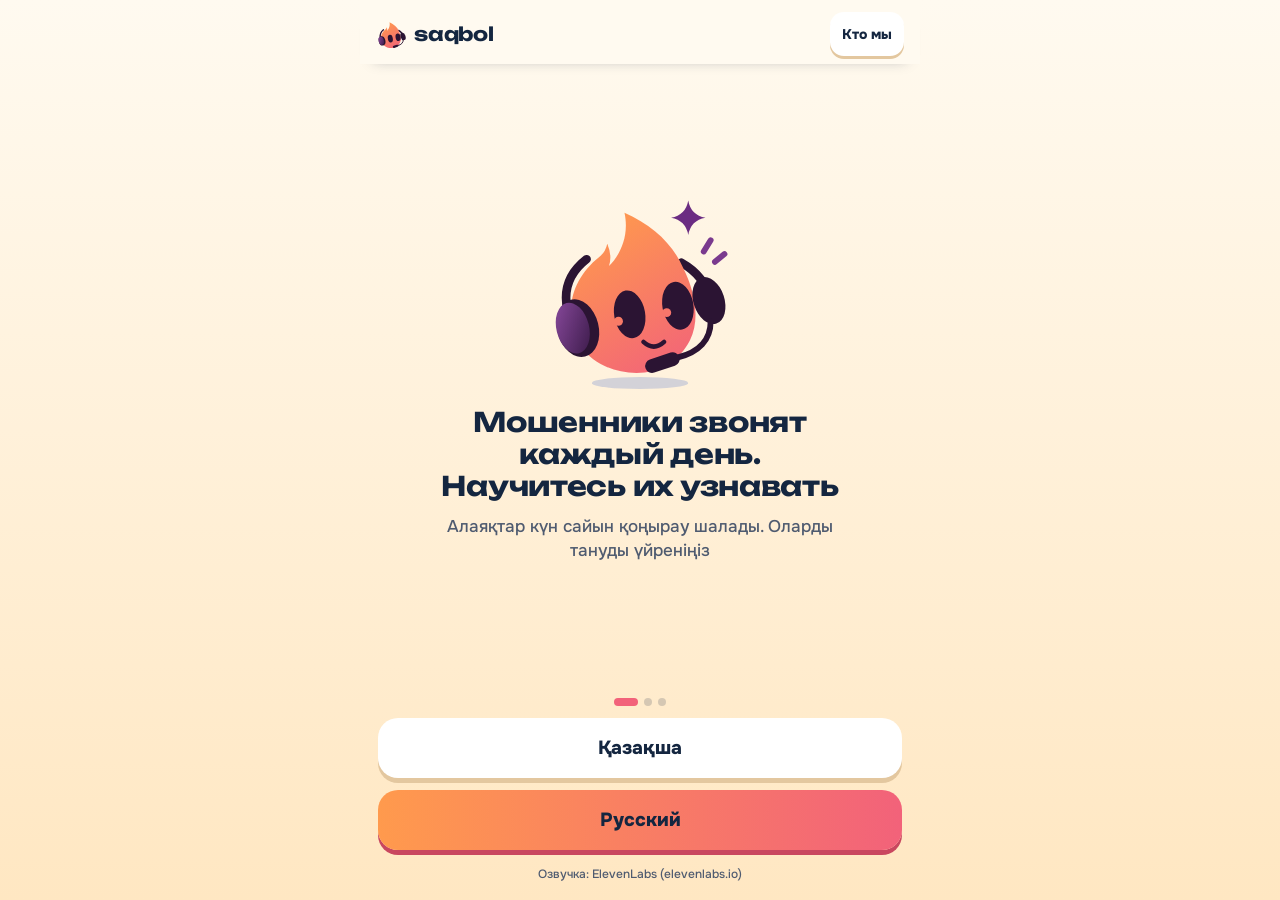
==== index.html @ 3643256d "Квиз 2026-11-23: новый дизайн, 5 сложных сценариев для всех, страницы «Как не попасться» и «О нас» С" ====
<!doctype html>
<html lang="ru">
  <head>
    <meta charset="utf-8" />
    <meta name="viewport" content="width=device-width, initial-scale=1, viewport-fit=cover" />
    <title>Saqbol — Скам или нет?</title>
    <meta name="description" content="5 ситуаций, 4–6 минут, анонимно. Сможете ли вы распознать мошенника? · 5 жағдай, 4–6 минут, жасырын." />
    <meta name="theme-color" content="#FFFAF0" />
    <meta name="color-scheme" content="light" />
    <meta property="og:type" content="website" />
    <meta property="og:title" content="Saqbol — Скам или нет? · Алаяқтық па, жоқ па?" />
    <meta property="og:description" content="5 ситуаций из жизни: звонки, SMS и переписки. Мошенник или нет? Проверьте себя за 5 минут." />
    <meta property="og:image" content="https://abeako.github.io/saqbol-quiz/og.jpg" />
    <meta property="og:image:width" content="1200" />
    <meta property="og:image:height" content="630" />
    <meta name="twitter:card" content="summary_large_image" />
    <link rel="icon" type="image/png" href="./favicon.png" />
    <link rel="apple-touch-icon" href="./icon.png" />
    <style>html,body{background:#fff3df;margin:0}</style>
    <script type="module" crossorigin src="./assets/index-BBSPc2Zs.js"></script>
    <link rel="stylesheet" crossorigin href="./assets/index-yyu6G01D.css">
  </head>
  <body>
    <div id="root"></div>
    <noscript>Включите JavaScript, чтобы пройти квиз. · Квизді өту үшін JavaScript қосыңыз.</noscript>
  </body>
</html>
---- assets/index-yyu6G01D.css ----
@font-face{font-family:Unbounded;font-style:normal;font-display:swap;font-weight:600;src:url(./unbounded-cyrillic-ext-600-normal-DtnEkFtx.woff2)format("woff2"),url(./unbounded-cyrillic-ext-600-normal-BY1ZbQNl.woff)format("woff");unicode-range:U+460-52F,U+1C80-1C8A,U+20B4,U+2DE0-2DFF,U+A640-A69F,U+FE2E-FE2F}@font-face{font-family:Unbounded;font-style:normal;font-display:swap;font-weight:600;src:url(./unbounded-cyrillic-600-normal-DW6uzIMB.woff2)format("woff2"),url(./unbounded-cyrillic-600-normal-B-s5c2Kn.woff)format("woff");unicode-range:U+301,U+400-45F,U+490-491,U+4B0-4B1,U+2116}@font-face{font-family:Unbounded;font-style:normal;font-display:swap;font-weight:600;src:url(./unbounded-vietnamese-600-normal-Cx2bTSHN.woff2)format("woff2"),url(./unbounded-vietnamese-600-normal-BzfrgZ_C.woff)format("woff");unicode-range:U+102-103,U+110-111,U+128-129,U+168-169,U+1A0-1A1,U+1AF-1B0,U+300-301,U+303-304,U+308-309,U+323,U+329,U+1EA0-1EF9,U+20AB}@font-face{font-family:Unbounded;font-style:normal;font-display:swap;font-weight:600;src:url(./unbounded-latin-ext-600-normal-0iZLtTDV.woff2)format("woff2"),url(./unbounded-latin-ext-600-normal-ClMPf-bu.woff)format("woff");unicode-range:U+100-2BA,U+2BD-2C5,U+2C7-2CC,U+2CE-2D7,U+2DD-2FF,U+304,U+308,U+329,U+1D00-1DBF,U+1E00-1E9F,U+1EF2-1EFF,U+2020,U+20A0-20AB,U+20AD-20C0,U+2113,U+2C60-2C7F,U+A720-A7FF}@font-face{font-family:Unbounded;font-style:normal;font-display:swap;font-weight:600;src:url(./unbounded-latin-600-normal-oRSANpZr.woff2)format("woff2"),url(./unbounded-latin-600-normal-BPdB_PEv.woff)format("woff");unicode-range:U+??,U+131,U+152-153,U+2BB-2BC,U+2C6,U+2DA,U+2DC,U+304,U+308,U+329,U+2000-206F,U+20AC,U+2122,U+2191,U+2193,U+2212,U+2215,U+FEFF,U+FFFD}@font-face{font-family:Unbounded;font-style:normal;font-display:swap;font-weight:700;src:url(./unbounded-cyrillic-ext-700-normal-ql9ya6Gs.woff2)format("woff2"),url(./unbounded-cyrillic-ext-700-normal-DbbkyFGP.woff)format("woff");unicode-range:U+460-52F,U+1C80-1C8A,U+20B4,U+2DE0-2DFF,U+A640-A69F,U+FE2E-FE2F}@font-face{font-family:Unbounded;font-style:normal;font-display:swap;font-weight:700;src:url(./unbounded-cyrillic-700-normal-BnWDpkfm.woff2)format("woff2"),url(./unbounded-cyrillic-700-normal-BKv7sql3.woff)format("woff");unicode-range:U+301,U+400-45F,U+490-491,U+4B0-4B1,U+2116}@font-face{font-family:Unbounded;font-style:normal;font-display:swap;font-weight:700;src:url(./unbounded-vietnamese-700-normal-CjKRcRIV.woff2)format("woff2"),url(./unbounded-vietnamese-700-normal-Bvu7IMCd.woff)format("woff");unicode-range:U+102-103,U+110-111,U+128-129,U+168-169,U+1A0-1A1,U+1AF-1B0,U+300-301,U+303-304,U+308-309,U+323,U+329,U+1EA0-1EF9,U+20AB}@font-face{font-family:Unbounded;font-style:normal;font-display:swap;font-weight:700;src:url(./unbounded-latin-ext-700-normal-BLzWLLjG.woff2)format("woff2"),url(./unbounded-latin-ext-700-normal-C5zWdd_U.woff)format("woff");unicode-range:U+100-2BA,U+2BD-2C5,U+2C7-2CC,U+2CE-2D7,U+2DD-2FF,U+304,U+308,U+329,U+1D00-1DBF,U+1E00-1E9F,U+1EF2-1EFF,U+2020,U+20A0-20AB,U+20AD-20C0,U+2113,U+2C60-2C7F,U+A720-A7FF}@font-face{font-family:Unbounded;font-style:normal;font-display:swap;font-weight:700;src:url(./unbounded-latin-700-normal-CaoNriVp.woff2)format("woff2"),url(./unbounded-latin-700-normal-CZtriu5h.woff)format("woff");unicode-range:U+??,U+131,U+152-153,U+2BB-2BC,U+2C6,U+2DA,U+2DC,U+304,U+308,U+329,U+2000-206F,U+20AC,U+2122,U+2191,U+2193,U+2212,U+2215,U+FEFF,U+FFFD}@font-face{font-family:Onest;font-style:normal;font-display:swap;font-weight:500;src:url(./onest-cyrillic-ext-500-normal-BRptT_Q-.woff2)format("woff2"),url(./onest-cyrillic-ext-500-normal-C2Nf5dsb.woff)format("woff");unicode-range:U+460-52F,U+1C80-1C8A,U+20B4,U+2DE0-2DFF,U+A640-A69F,U+FE2E-FE2F}@font-face{font-family:Onest;font-style:normal;font-display:swap;font-weight:500;src:url(./onest-cyrillic-500-normal-CJRUgmys.woff2)format("woff2"),url(./onest-cyrillic-500-normal-BMFE-GJD.woff)format("woff");unicode-range:U+301,U+400-45F,U+490-491,U+4B0-4B1,U+2116}@font-face{font-family:Onest;font-style:normal;font-display:swap;font-weight:500;src:url(./onest-math-500-normal-BAEyco5m.woff2)format("woff2"),url(./onest-math-500-normal-CFbo1AvL.woff)format("woff");unicode-range:U+302-303,U+305,U+307-308,U+310,U+312,U+315,U+31A,U+326-327,U+32C,U+32F-330,U+332-333,U+338,U+33A,U+346,U+34D,U+391-3A1,U+3A3-3A9,U+3B1-3C9,U+3D1,U+3D5-3D6,U+3F0-3F1,U+3F4-3F5,U+2016-2017,U+2034-2038,U+203C,U+2040,U+2043,U+2047,U+2050,U+2057,U+205F,U+2070-2071,U+2074-208E,U+2090-209C,U+20D0-20DC,U+20E1,U+20E5-20EF,U+2100-2112,U+2114-2115,U+2117-2121,U+2123-214F,U+2190,U+2192,U+2194-21AE,U+21B0-21E5,U+21F1-21F2,U+21F4-2211,U+2213-2214,U+2216-22FF,U+2308-230B,U+2310,U+2319,U+231C-2321,U+2336-237A,U+237C,U+2395,U+239B-23B7,U+23D0,U+23DC-23E1,U+2474-2475,U+25AF,U+25B3,U+25B7,U+25BD,U+25C1,U+25CA,U+25CC,U+25FB,U+266D-266F,U+27C0-27FF,U+2900-2AFF,U+2B0E-2B11,U+2B30-2B4C,U+2BFE,U+3030,U+FF5B,U+FF5D,U+1D400-1D7FF,U+1EE??}@font-face{font-family:Onest;font-style:normal;font-display:swap;font-weight:500;src:url(./onest-symbols-500-normal-x8bjkRDT.woff2)format("woff2"),url(./onest-symbols-500-normal-BnHuuehd.woff)format("woff");unicode-range:U+1-C,U+E-1F,U+7F-9F,U+20DD-20E0,U+20E2-20E4,U+2150-218F,U+2190,U+2192,U+2194-2199,U+21AF,U+21E6-21F0,U+21F3,U+2218-2219,U+2299,U+22C4-22C6,U+2300-243F,U+2440-244A,U+2460-24FF,U+25A0-27BF,U+28??,U+2921-2922,U+2981,U+29BF,U+29EB,U+2B??,U+4DC0-4DFF,U+FFF9-FFFB,U+10140-1018E,U+10190-1019C,U+101A0,U+101D0-101FD,U+102E0-102FB,U+10E60-10E7E,U+1D2C0-1D2D3,U+1D2E0-1D37F,U+1F0??,U+1F100-1F1AD,U+1F1E6-1F1FF,U+1F30D-1F30F,U+1F315,U+1F31C,U+1F31E,U+1F320-1F32C,U+1F336,U+1F378,U+1F37D,U+1F382,U+1F393-1F39F,U+1F3A7-1F3A8,U+1F3AC-1F3AF,U+1F3C2,U+1F3C4-1F3C6,U+1F3CA-1F3CE,U+1F3D4-1F3E0,U+1F3ED,U+1F3F1-1F3F3,U+1F3F5-1F3F7,U+1F408,U+1F415,U+1F41F,U+1F426,U+1F43F,U+1F441-1F442,U+1F444,U+1F446-1F449,U+1F44C-1F44E,U+1F453,U+1F46A,U+1F47D,U+1F4A3,U+1F4B0,U+1F4B3,U+1F4B9,U+1F4BB,U+1F4BF,U+1F4C8-1F4CB,U+1F4D6,U+1F4DA,U+1F4DF,U+1F4E3-1F4E6,U+1F4EA-1F4ED,U+1F4F7,U+1F4F9-1F4FB,U+1F4FD-1F4FE,U+1F503,U+1F507-1F50B,U+1F50D,U+1F512-1F513,U+1F53E-1F54A,U+1F54F-1F5FA,U+1F610,U+1F650-1F67F,U+1F687,U+1F68D,U+1F691,U+1F694,U+1F698,U+1F6AD,U+1F6B2,U+1F6B9-1F6BA,U+1F6BC,U+1F6C6-1F6CF,U+1F6D3-1F6D7,U+1F6E0-1F6EA,U+1F6F0-1F6F3,U+1F6F7-1F6FC,U+1F7??,U+1F800-1F80B,U+1F810-1F847,U+1F850-1F859,U+1F860-1F887,U+1F890-1F8AD,U+1F8B0-1F8BB,U+1F8C0-1F8C1,U+1F900-1F90B,U+1F93B,U+1F946,U+1F984,U+1F996,U+1F9E9,U+1FA00-1FA6F,U+1FA70-1FA7C,U+1FA80-1FA89,U+1FA8F-1FAC6,U+1FACE-1FADC,U+1FADF-1FAE9,U+1FAF0-1FAF8,U+1FB??}@font-face{font-family:Onest;font-style:normal;font-display:swap;font-weight:500;src:url(./onest-vietnamese-500-normal-CYcoD-Qw.woff2)format("woff2"),url(./onest-vietnamese-500-normal-B-ujVS1X.woff)format("woff");unicode-range:U+102-103,U+110-111,U+128-129,U+168-169,U+1A0-1A1,U+1AF-1B0,U+300-301,U+303-304,U+308-309,U+323,U+329,U+1EA0-1EF9,U+20AB}@font-face{font-family:Onest;font-style:normal;font-display:swap;font-weight:500;src:url(./onest-latin-ext-500-normal-BOsNMgOh.woff2)format("woff2"),url(./onest-latin-ext-500-normal-BG_GNqt_.woff)format("woff");unicode-range:U+100-2BA,U+2BD-2C5,U+2C7-2CC,U+2CE-2D7,U+2DD-2FF,U+304,U+308,U+329,U+1D00-1DBF,U+1E00-1E9F,U+1EF2-1EFF,U+2020,U+20A0-20AB,U+20AD-20C0,U+2113,U+2C60-2C7F,U+A720-A7FF}@font-face{font-family:Onest;font-style:normal;font-display:swap;font-weight:500;src:url(./onest-latin-500-normal-2-RsuwM3.woff2)format("woff2"),url(./onest-latin-500-normal-CVP923du.woff)format("woff");unicode-range:U+??,U+131,U+152-153,U+2BB-2BC,U+2C6,U+2DA,U+2DC,U+304,U+308,U+329,U+2000-206F,U+20AC,U+2122,U+2191,U+2193,U+2212,U+2215,U+FEFF,U+FFFD}@font-face{font-family:Onest;font-style:normal;font-display:swap;font-weight:600;src:url(./onest-cyrillic-ext-600-normal-akDnvndp.woff2)format("woff2"),url(./onest-cyrillic-ext-600-normal-DARnoHZf.woff)format("woff");unicode-range:U+460-52F,U+1C80-1C8A,U+20B4,U+2DE0-2DFF,U+A640-A69F,U+FE2E-FE2F}@font-face{font-family:Onest;font-style:normal;font-display:swap;font-weight:600;src:url(./onest-cyrillic-600-normal-BZYKVyuq.woff2)format("woff2"),url(./onest-cyrillic-600-normal-DXk93W_-.woff)format("woff");unicode-range:U+301,U+400-45F,U+490-491,U+4B0-4B1,U+2116}@font-face{font-family:Onest;font-style:normal;font-display:swap;font-weight:600;src:url(./onest-math-600-normal-DtDLLcx3.woff2)format("woff2"),url(./onest-math-600-normal-Cg9O0yw7.woff)format("woff");unicode-range:U+302-303,U+305,U+307-308,U+310,U+312,U+315,U+31A,U+326-327,U+32C,U+32F-330,U+332-333,U+338,U+33A,U+346,U+34D,U+391-3A1,U+3A3-3A9,U+3B1-3C9,U+3D1,U+3D5-3D6,U+3F0-3F1,U+3F4-3F5,U+2016-2017,U+2034-2038,U+203C,U+2040,U+2043,U+2047,U+2050,U+2057,U+205F,U+2070-2071,U+2074-208E,U+2090-209C,U+20D0-20DC,U+20E1,U+20E5-20EF,U+2100-2112,U+2114-2115,U+2117-2121,U+2123-214F,U+2190,U+2192,U+2194-21AE,U+21B0-21E5,U+21F1-21F2,U+21F4-2211,U+2213-2214,U+2216-22FF,U+2308-230B,U+2310,U+2319,U+231C-2321,U+2336-237A,U+237C,U+2395,U+239B-23B7,U+23D0,U+23DC-23E1,U+2474-2475,U+25AF,U+25B3,U+25B7,U+25BD,U+25C1,U+25CA,U+25CC,U+25FB,U+266D-266F,U+27C0-27FF,U+2900-2AFF,U+2B0E-2B11,U+2B30-2B4C,U+2BFE,U+3030,U+FF5B,U+FF5D,U+1D400-1D7FF,U+1EE??}@font-face{font-family:Onest;font-style:normal;font-display:swap;font-weight:600;src:url(./onest-symbols-600-normal-xTLJvtuG.woff2)format("woff2"),url(./onest-symbols-600-normal-DbXpb-tr.woff)format("woff");unicode-range:U+1-C,U+E-1F,U+7F-9F,U+20DD-20E0,U+20E2-20E4,U+2150-218F,U+2190,U+2192,U+2194-2199,U+21AF,U+21E6-21F0,U+21F3,U+2218-2219,U+2299,U+22C4-22C6,U+2300-243F,U+2440-244A,U+2460-24FF,U+25A0-27BF,U+28??,U+2921-2922,U+2981,U+29BF,U+29EB,U+2B??,U+4DC0-4DFF,U+FFF9-FFFB,U+10140-1018E,U+10190-1019C,U+101A0,U+101D0-101FD,U+102E0-102FB,U+10E60-10E7E,U+1D2C0-1D2D3,U+1D2E0-1D37F,U+1F0??,U+1F100-1F1AD,U+1F1E6-1F1FF,U+1F30D-1F30F,U+1F315,U+1F31C,U+1F31E,U+1F320-1F32C,U+1F336,U+1F378,U+1F37D,U+1F382,U+1F393-1F39F,U+1F3A7-1F3A8,U+1F3AC-1F3AF,U+1F3C2,U+1F3C4-1F3C6,U+1F3CA-1F3CE,U+1F3D4-1F3E0,U+1F3ED,U+1F3F1-1F3F3,U+1F3F5-1F3F7,U+1F408,U+1F415,U+1F41F,U+1F426,U+1F43F,U+1F441-1F442,U+1F444,U+1F446-1F449,U+1F44C-1F44E,U+1F453,U+1F46A,U+1F47D,U+1F4A3,U+1F4B0,U+1F4B3,U+1F4B9,U+1F4BB,U+1F4BF,U+1F4C8-1F4CB,U+1F4D6,U+1F4DA,U+1F4DF,U+1F4E3-1F4E6,U+1F4EA-1F4ED,U+1F4F7,U+1F4F9-1F4FB,U+1F4FD-1F4FE,U+1F503,U+1F507-1F50B,U+1F50D,U+1F512-1F513,U+1F53E-1F54A,U+1F54F-1F5FA,U+1F610,U+1F650-1F67F,U+1F687,U+1F68D,U+1F691,U+1F694,U+1F698,U+1F6AD,U+1F6B2,U+1F6B9-1F6BA,U+1F6BC,U+1F6C6-1F6CF,U+1F6D3-1F6D7,U+1F6E0-1F6EA,U+1F6F0-1F6F3,U+1F6F7-1F6FC,U+1F7??,U+1F800-1F80B,U+1F810-1F847,U+1F850-1F859,U+1F860-1F887,U+1F890-1F8AD,U+1F8B0-1F8BB,U+1F8C0-1F8C1,U+1F900-1F90B,U+1F93B,U+1F946,U+1F984,U+1F996,U+1F9E9,U+1FA00-1FA6F,U+1FA70-1FA7C,U+1FA80-1FA89,U+1FA8F-1FAC6,U+1FACE-1FADC,U+1FADF-1FAE9,U+1FAF0-1FAF8,U+1FB??}@font-face{font-family:Onest;font-style:normal;font-display:swap;font-weight:600;src:url(./onest-vietnamese-600-normal-BB-MkYnX.woff2)format("woff2"),url(./onest-vietnamese-600-normal-Banm7-ne.woff)format("woff");unicode-range:U+102-103,U+110-111,U+128-129,U+168-169,U+1A0-1A1,U+1AF-1B0,U+300-301,U+303-304,U+308-309,U+323,U+329,U+1EA0-1EF9,U+20AB}@font-face{font-family:Onest;font-style:normal;font-display:swap;font-weight:600;src:url(./onest-latin-ext-600-normal-DJ0mJiNR.woff2)format("woff2"),url(./onest-latin-ext-600-normal-HzGxiJ8N.woff)format("woff");unicode-range:U+100-2BA,U+2BD-2C5,U+2C7-2CC,U+2CE-2D7,U+2DD-2FF,U+304,U+308,U+329,U+1D00-1DBF,U+1E00-1E9F,U+1EF2-1EFF,U+2020,U+20A0-20AB,U+20AD-20C0,U+2113,U+2C60-2C7F,U+A720-A7FF}@font-face{font-family:Onest;font-style:normal;font-display:swap;font-weight:600;src:url(./onest-latin-600-normal-DM19Lk_j.woff2)format("woff2"),url(./onest-latin-600-normal-D88KJsY0.woff)format("woff");unicode-range:U+??,U+131,U+152-153,U+2BB-2BC,U+2C6,U+2DA,U+2DC,U+304,U+308,U+329,U+2000-206F,U+20AC,U+2122,U+2191,U+2193,U+2212,U+2215,U+FEFF,U+FFFD}@font-face{font-family:Onest;font-style:normal;font-display:swap;font-weight:700;src:url(./onest-cyrillic-ext-700-normal-Bv9yQbv6.woff2)format("woff2"),url(./onest-cyrillic-ext-700-normal-VHhFdOv4.woff)format("woff");unicode-range:U+460-52F,U+1C80-1C8A,U+20B4,U+2DE0-2DFF,U+A640-A69F,U+FE2E-FE2F}@font-face{font-family:Onest;font-style:normal;font-display:swap;font-weight:700;src:url(./onest-cyrillic-700-normal-3rOSeAdn.woff2)format("woff2"),url(./onest-cyrillic-700-normal-BYHfPO1G.woff)format("woff");unicode-range:U+301,U+400-45F,U+490-491,U+4B0-4B1,U+2116}@font-face{font-family:Onest;font-style:normal;font-display:swap;font-weight:700;src:url(./onest-math-700-normal-8BLSvV4n.woff2)format("woff2"),url(./onest-math-700-normal-DV7Jn8rc.woff)format("woff");unicode-range:U+302-303,U+305,U+307-308,U+310,U+312,U+315,U+31A,U+326-327,U+32C,U+32F-330,U+332-333,U+338,U+33A,U+346,U+34D,U+391-3A1,U+3A3-3A9,U+3B1-3C9,U+3D1,U+3D5-3D6,U+3F0-3F1,U+3F4-3F5,U+2016-2017,U+2034-2038,U+203C,U+2040,U+2043,U+2047,U+2050,U+2057,U+205F,U+2070-2071,U+2074-208E,U+2090-209C,U+20D0-20DC,U+20E1,U+20E5-20EF,U+2100-2112,U+2114-2115,U+2117-2121,U+2123-214F,U+2190,U+2192,U+2194-21AE,U+21B0-21E5,U+21F1-21F2,U+21F4-2211,U+2213-2214,U+2216-22FF,U+2308-230B,U+2310,U+2319,U+231C-2321,U+2336-237A,U+237C,U+2395,U+239B-23B7,U+23D0,U+23DC-23E1,U+2474-2475,U+25AF,U+25B3,U+25B7,U+25BD,U+25C1,U+25CA,U+25CC,U+25FB,U+266D-266F,U+27C0-27FF,U+2900-2AFF,U+2B0E-2B11,U+2B30-2B4C,U+2BFE,U+3030,U+FF5B,U+FF5D,U+1D400-1D7FF,U+1EE??}@font-face{font-family:Onest;font-style:normal;font-display:swap;font-weight:700;src:url(./onest-symbols-700-normal-C_KQTiD_.woff2)format("woff2"),url(./onest-symbols-700-normal-DWaVlq9G.woff)format("woff");unicode-range:U+1-C,U+E-1F,U+7F-9F,U+20DD-20E0,U+20E2-20E4,U+2150-218F,U+2190,U+2192,U+2194-2199,U+21AF,U+21E6-21F0,U+21F3,U+2218-2219,U+2299,U+22C4-22C6,U+2300-243F,U+2440-244A,U+2460-24FF,U+25A0-27BF,U+28??,U+2921-2922,U+2981,U+29BF,U+29EB,U+2B??,U+4DC0-4DFF,U+FFF9-FFFB,U+10140-1018E,U+10190-1019C,U+101A0,U+101D0-101FD,U+102E0-102FB,U+10E60-10E7E,U+1D2C0-1D2D3,U+1D2E0-1D37F,U+1F0??,U+1F100-1F1AD,U+1F1E6-1F1FF,U+1F30D-1F30F,U+1F315,U+1F31C,U+1F31E,U+1F320-1F32C,U+1F336,U+1F378,U+1F37D,U+1F382,U+1F393-1F39F,U+1F3A7-1F3A8,U+1F3AC-1F3AF,U+1F3C2,U+1F3C4-1F3C6,U+1F3CA-1F3CE,U+1F3D4-1F3E0,U+1F3ED,U+1F3F1-1F3F3,U+1F3F5-1F3F7,U+1F408,U+1F415,U+1F41F,U+1F426,U+1F43F,U+1F441-1F442,U+1F444,U+1F446-1F449,U+1F44C-1F44E,U+1F453,U+1F46A,U+1F47D,U+1F4A3,U+1F4B0,U+1F4B3,U+1F4B9,U+1F4BB,U+1F4BF,U+1F4C8-1F4CB,U+1F4D6,U+1F4DA,U+1F4DF,U+1F4E3-1F4E6,U+1F4EA-1F4ED,U+1F4F7,U+1F4F9-1F4FB,U+1F4FD-1F4FE,U+1F503,U+1F507-1F50B,U+1F50D,U+1F512-1F513,U+1F53E-1F54A,U+1F54F-1F5FA,U+1F610,U+1F650-1F67F,U+1F687,U+1F68D,U+1F691,U+1F694,U+1F698,U+1F6AD,U+1F6B2,U+1F6B9-1F6BA,U+1F6BC,U+1F6C6-1F6CF,U+1F6D3-1F6D7,U+1F6E0-1F6EA,U+1F6F0-1F6F3,U+1F6F7-1F6FC,U+1F7??,U+1F800-1F80B,U+1F810-1F847,U+1F850-1F859,U+1F860-1F887,U+1F890-1F8AD,U+1F8B0-1F8BB,U+1F8C0-1F8C1,U+1F900-1F90B,U+1F93B,U+1F946,U+1F984,U+1F996,U+1F9E9,U+1FA00-1FA6F,U+1FA70-1FA7C,U+1FA80-1FA89,U+1FA8F-1FAC6,U+1FACE-1FADC,U+1FADF-1FAE9,U+1FAF0-1FAF8,U+1FB??}@font-face{font-family:Onest;font-style:normal;font-display:swap;font-weight:700;src:url(./onest-vietnamese-700-normal-o95X2wRR.woff2)format("woff2"),url(./onest-vietnamese-700-normal-DJPTbRH6.woff)format("woff");unicode-range:U+102-103,U+110-111,U+128-129,U+168-169,U+1A0-1A1,U+1AF-1B0,U+300-301,U+303-304,U+308-309,U+323,U+329,U+1EA0-1EF9,U+20AB}@font-face{font-family:Onest;font-style:normal;font-display:swap;font-weight:700;src:url(./onest-latin-ext-700-normal-DSjWcyFb.woff2)format("woff2"),url(./onest-latin-ext-700-normal-CIZyApB7.woff)format("woff");unicode-range:U+100-2BA,U+2BD-2C5,U+2C7-2CC,U+2CE-2D7,U+2DD-2FF,U+304,U+308,U+329,U+1D00-1DBF,U+1E00-1E9F,U+1EF2-1EFF,U+2020,U+20A0-20AB,U+20AD-20C0,U+2113,U+2C60-2C7F,U+A720-A7FF}@font-face{font-family:Onest;font-style:normal;font-display:swap;font-weight:700;src:url(./onest-latin-700-normal-DMkYZIUB.woff2)format("woff2"),url(./onest-latin-700-normal-HOulLaZS.woff)format("woff");unicode-range:U+??,U+131,U+152-153,U+2BB-2BC,U+2C6,U+2DA,U+2DC,U+304,U+308,U+329,U+2000-206F,U+20AC,U+2122,U+2191,U+2193,U+2212,U+2215,U+FEFF,U+FFFD}@font-face{font-family:Onest;font-style:normal;font-display:swap;font-weight:800;src:url(./onest-cyrillic-ext-800-normal-DvatoslO.woff2)format("woff2"),url(./onest-cyrillic-ext-800-normal-DFbDMb5u.woff)format("woff");unicode-range:U+460-52F,U+1C80-1C8A,U+20B4,U+2DE0-2DFF,U+A640-A69F,U+FE2E-FE2F}@font-face{font-family:Onest;font-style:normal;font-display:swap;font-weight:800;src:url(./onest-cyrillic-800-normal-QkauEl2X.woff2)format("woff2"),url(./onest-cyrillic-800-normal-BK5UozLr.woff)format("woff");unicode-range:U+301,U+400-45F,U+490-491,U+4B0-4B1,U+2116}@font-face{font-family:Onest;font-style:normal;font-display:swap;font-weight:800;src:url(./onest-math-800-normal-C8DqLkcE.woff2)format("woff2"),url(./onest-math-800-normal-DMZUcWPd.woff)format("woff");unicode-range:U+302-303,U+305,U+307-308,U+310,U+312,U+315,U+31A,U+326-327,U+32C,U+32F-330,U+332-333,U+338,U+33A,U+346,U+34D,U+391-3A1,U+3A3-3A9,U+3B1-3C9,U+3D1,U+3D5-3D6,U+3F0-3F1,U+3F4-3F5,U+2016-2017,U+2034-2038,U+203C,U+2040,U+2043,U+2047,U+2050,U+2057,U+205F,U+2070-2071,U+2074-208E,U+2090-209C,U+20D0-20DC,U+20E1,U+20E5-20EF,U+2100-2112,U+2114-2115,U+2117-2121,U+2123-214F,U+2190,U+2192,U+2194-21AE,U+21B0-21E5,U+21F1-21F2,U+21F4-2211,U+2213-2214,U+2216-22FF,U+2308-230B,U+2310,U+2319,U+231C-2321,U+2336-237A,U+237C,U+2395,U+239B-23B7,U+23D0,U+23DC-23E1,U+2474-2475,U+25AF,U+25B3,U+25B7,U+25BD,U+25C1,U+25CA,U+25CC,U+25FB,U+266D-266F,U+27C0-27FF,U+2900-2AFF,U+2B0E-2B11,U+2B30-2B4C,U+2BFE,U+3030,U+FF5B,U+FF5D,U+1D400-1D7FF,U+1EE??}@font-face{font-family:Onest;font-style:normal;font-display:swap;font-weight:800;src:url(./onest-symbols-800-normal-Bho9X8gK.woff2)format("woff2"),url(./onest-symbols-800-normal-CxVrnv2Y.woff)format("woff");unicode-range:U+1-C,U+E-1F,U+7F-9F,U+20DD-20E0,U+20E2-20E4,U+2150-218F,U+2190,U+2192,U+2194-2199,U+21AF,U+21E6-21F0,U+21F3,U+2218-2219,U+2299,U+22C4-22C6,U+2300-243F,U+2440-244A,U+2460-24FF,U+25A0-27BF,U+28??,U+2921-2922,U+2981,U+29BF,U+29EB,U+2B??,U+4DC0-4DFF,U+FFF9-FFFB,U+10140-1018E,U+10190-1019C,U+101A0,U+101D0-101FD,U+102E0-102FB,U+10E60-10E7E,U+1D2C0-1D2D3,U+1D2E0-1D37F,U+1F0??,U+1F100-1F1AD,U+1F1E6-1F1FF,U+1F30D-1F30F,U+1F315,U+1F31C,U+1F31E,U+1F320-1F32C,U+1F336,U+1F378,U+1F37D,U+1F382,U+1F393-1F39F,U+1F3A7-1F3A8,U+1F3AC-1F3AF,U+1F3C2,U+1F3C4-1F3C6,U+1F3CA-1F3CE,U+1F3D4-1F3E0,U+1F3ED,U+1F3F1-1F3F3,U+1F3F5-1F3F7,U+1F408,U+1F415,U+1F41F,U+1F426,U+1F43F,U+1F441-1F442,U+1F444,U+1F446-1F449,U+1F44C-1F44E,U+1F453,U+1F46A,U+1F47D,U+1F4A3,U+1F4B0,U+1F4B3,U+1F4B9,U+1F4BB,U+1F4BF,U+1F4C8-1F4CB,U+1F4D6,U+1F4DA,U+1F4DF,U+1F4E3-1F4E6,U+1F4EA-1F4ED,U+1F4F7,U+1F4F9-1F4FB,U+1F4FD-1F4FE,U+1F503,U+1F507-1F50B,U+1F50D,U+1F512-1F513,U+1F53E-1F54A,U+1F54F-1F5FA,U+1F610,U+1F650-1F67F,U+1F687,U+1F68D,U+1F691,U+1F694,U+1F698,U+1F6AD,U+1F6B2,U+1F6B9-1F6BA,U+1F6BC,U+1F6C6-1F6CF,U+1F6D3-1F6D7,U+1F6E0-1F6EA,U+1F6F0-1F6F3,U+1F6F7-1F6FC,U+1F7??,U+1F800-1F80B,U+1F810-1F847,U+1F850-1F859,U+1F860-1F887,U+1F890-1F8AD,U+1F8B0-1F8BB,U+1F8C0-1F8C1,U+1F900-1F90B,U+1F93B,U+1F946,U+1F984,U+1F996,U+1F9E9,U+1FA00-1FA6F,U+1FA70-1FA7C,U+1FA80-1FA89,U+1FA8F-1FAC6,U+1FACE-1FADC,U+1FADF-1FAE9,U+1FAF0-1FAF8,U+1FB??}@font-face{font-family:Onest;font-style:normal;font-display:swap;font-weight:800;src:url(./onest-vietnamese-800-normal-B-B_ZOag.woff2)format("woff2"),url(./onest-vietnamese-800-normal-BLKw_yQP.woff)format("woff");unicode-range:U+102-103,U+110-111,U+128-129,U+168-169,U+1A0-1A1,U+1AF-1B0,U+300-301,U+303-304,U+308-309,U+323,U+329,U+1EA0-1EF9,U+20AB}@font-face{font-family:Onest;font-style:normal;font-display:swap;font-weight:800;src:url(./onest-latin-ext-800-normal-BAgh8MfX.woff2)format("woff2"),url(./onest-latin-ext-800-normal-yUF9vR5U.woff)format("woff");unicode-range:U+100-2BA,U+2BD-2C5,U+2C7-2CC,U+2CE-2D7,U+2DD-2FF,U+304,U+308,U+329,U+1D00-1DBF,U+1E00-1E9F,U+1EF2-1EFF,U+2020,U+20A0-20AB,U+20AD-20C0,U+2113,U+2C60-2C7F,U+A720-A7FF}@font-face{font-family:Onest;font-style:normal;font-display:swap;font-weight:800;src:url(./onest-latin-800-normal-wB2poyF_.woff2)format("woff2"),url(./onest-latin-800-normal-ovMoM2vU.woff)format("woff");unicode-range:U+??,U+131,U+152-153,U+2BB-2BC,U+2C6,U+2DA,U+2DC,U+304,U+308,U+329,U+2000-206F,U+20AC,U+2122,U+2191,U+2193,U+2212,U+2215,U+FEFF,U+FFFD}html,body{color:#142640;-webkit-font-smoothing:antialiased;-webkit-text-size-adjust:100%;background:#fff3df;margin:0}body{overscroll-behavior-y:none;font-family:Onest,system-ui,-apple-system,Segoe UI,sans-serif}*{box-sizing:border-box;-webkit-tap-highlight-color:transparent}:focus{outline:none}:focus-visible{outline-offset:2px;outline:3px solid #2557c8}button,textarea,input{color:inherit;font-family:inherit}button{cursor:pointer;touch-action:manipulation}button:disabled{cursor:default}a{color:#2557c8}.sq-h{font-family:Unbounded,Onest,system-ui,sans-serif}.sq-sr{clip:rect(0 0 0 0);white-space:nowrap;width:1px;height:1px;position:absolute;overflow:hidden}.sq-bg{z-index:0;pointer-events:none;background:linear-gradient(#fffaf0 0%,#ffe7c2 100%);position:fixed;inset:0}.sq-press{transition:transform 80ms ease-out,box-shadow 80ms ease-out,background-color .18s,border-color .18s,opacity .2s}.sq-press:active:not(:disabled):not([aria-disabled=true]){transform:translateY(4px);box-shadow:0 0 #0000!important}.sq-screen{animation:.3s cubic-bezier(.2,.9,.3,1) both sqIn}.sq-up{animation:.38s cubic-bezier(.25,1.25,.5,1) both sqUp}.sq-pop{animation:.3s cubic-bezier(.3,1.6,.5,1) both sqPop}.sq-bub{animation:.3s cubic-bezier(.3,1.5,.5,1) both sqBub}.sq-breath{transform-origin:50% 100%;animation:3.2s ease-in-out infinite sqBreath}.sq-blink{transform-box:fill-box;transform-origin:50%;animation:4.6s infinite sqBlink}.sq-shadow{animation:3.2s ease-in-out infinite sqShadow}.sq-twinkle{transform-box:fill-box;transform-origin:50%;animation:2.4s ease-in-out infinite sqTwinkle}.sq-dot{animation:1s ease-in-out infinite sqDot}.sq-ring{animation:1.8s ease-out infinite sqRing}.sq-fade{animation:.25s ease-out both sqFade}.sq-sheet{animation:.36s cubic-bezier(.2,.9,.3,1) both sqSheet}@keyframes sqIn{0%{opacity:0;transform:translate(28px)}to{opacity:1;transform:none}}@keyframes sqFwdA{0%{opacity:0;transform:translate(36px)}to{opacity:1;transform:none}}@keyframes sqFwdB{0%{opacity:0;transform:translate(36px)}to{opacity:1;transform:none}}@keyframes sqBackA{0%{opacity:0;transform:translate(-36px)}to{opacity:1;transform:none}}@keyframes sqBackB{0%{opacity:0;transform:translate(-36px)}to{opacity:1;transform:none}}@keyframes sqUp{0%{opacity:0;transform:translateY(16px)scale(.98)}to{opacity:1;transform:none}}@keyframes sqPop{0%{opacity:0;transform:scale(.6)}to{opacity:1;transform:scale(1)}}@keyframes sqBub{0%{opacity:0;transform:translateY(8px)scale(.85)}to{opacity:1;transform:none}}@keyframes sqBreath{0%,to{transform:translateY(0)scale(1)}50%{transform:translateY(-2%)scale(.985,1.02)}}@keyframes sqBlink{0%,92%,98%,to{transform:scaleY(1)}95%{transform:scaleY(.1)}}@keyframes sqShadow{0%,to{opacity:.9;transform:scaleX(1)}50%{opacity:.6;transform:scaleX(.86)}}@keyframes sqTwinkle{0%,to{transform:scale(1)rotate(0)}50%{transform:scale(.8)rotate(12deg)}}@keyframes sqHopA{0%{transform:none}30%{transform:translateY(-12%)scale(.96,1.05)}55%{transform:translateY(0)scale(1.06,.94)}78%{transform:scale(.98,1.02)}to{transform:none}}@keyframes sqHopB{0%{transform:none}30%{transform:translateY(-12%)scale(.96,1.05)}55%{transform:translateY(0)scale(1.06,.94)}78%{transform:scale(.98,1.02)}to{transform:none}}@keyframes sqCapA{0%{opacity:.2;transform:translateY(5px)}to{opacity:1;transform:none}}@keyframes sqCapB{0%{opacity:.2;transform:translateY(5px)}to{opacity:1;transform:none}}@keyframes sqDot{0%,60%,to{opacity:.3;transform:none}30%{opacity:1;transform:translateY(-3px)}}@keyframes sqRing{0%{opacity:.55;transform:scale(1)}to{opacity:0;transform:scale(1.75)}}@keyframes sqFade{0%{opacity:0}to{opacity:1}}@keyframes sqSheet{0%{transform:translateY(100%)}to{transform:none}}@keyframes sqFly1{0%{opacity:1;transform:translateY(0)rotate(0)}to{opacity:0;transform:translateY(-120px)rotate(200deg)}}@keyframes sqFly2{0%{opacity:1;transform:translateY(0)rotate(0)}to{opacity:0;transform:translateY(-150px)rotate(-240deg)}}@keyframes sqFly3{0%{opacity:1;transform:translateY(0)rotate(0)}to{opacity:0;transform:translateY(-95px)rotate(160deg)}}@media (prefers-reduced-motion:reduce){*,:before,:after{transition-duration:.01ms!important;animation-duration:.01ms!important;animation-iteration-count:1!important}}
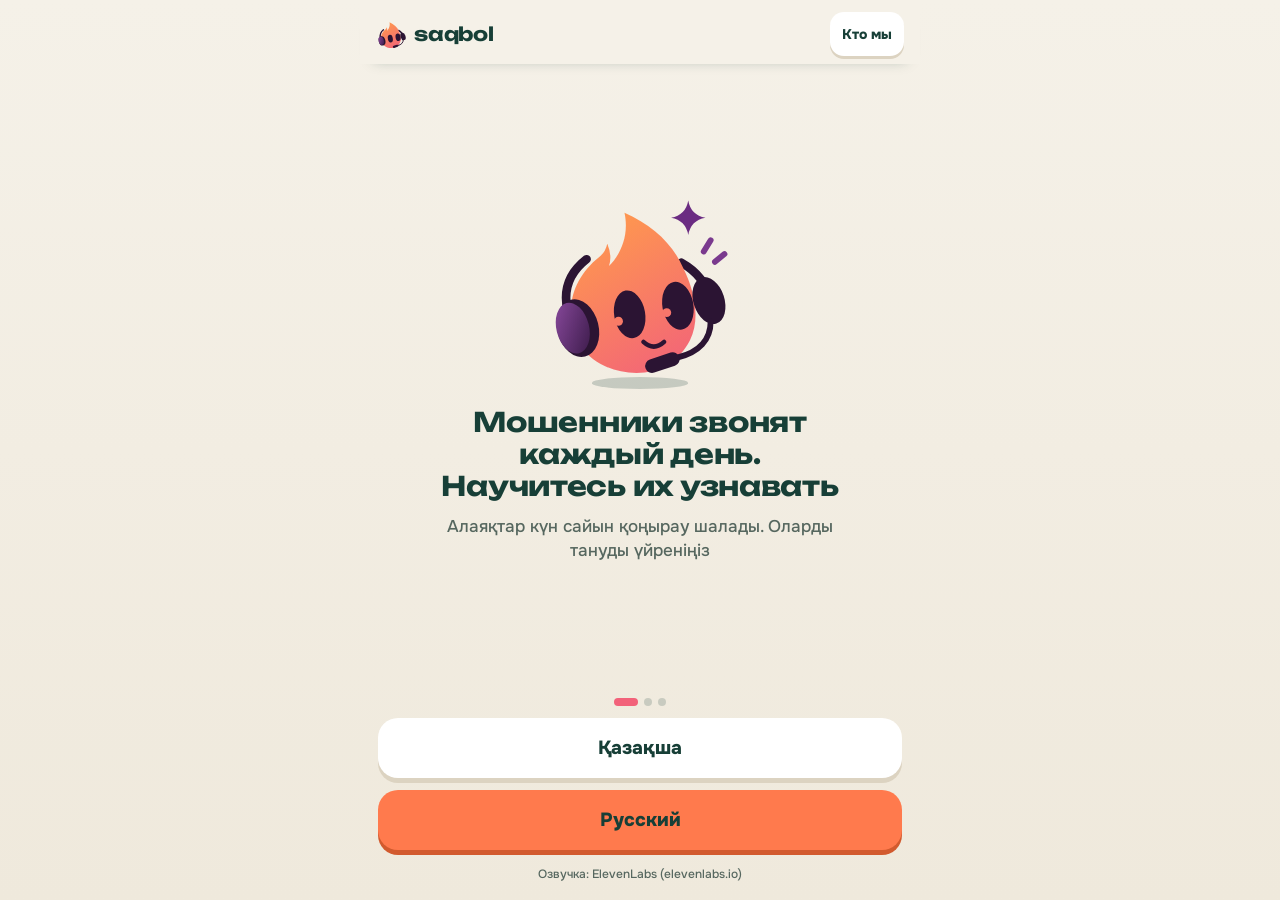
==== commit a10d5d20: "Квиз: палитра «Хвоя и лайм» по обновлённому макету владельца Co-Authored-By: Claude Opus 5.5 <norepl" ====
--- a/index.html
+++ b/index.html
@@ -5,7 +5,7 @@
     <meta name="viewport" content="width=device-width, initial-scale=1, viewport-fit=cover" />
     <title>Saqbol — Скам или нет?</title>
     <meta name="description" content="5 ситуаций, 4–6 минут, анонимно. Сможете ли вы распознать мошенника? · 5 жағдай, 4–6 минут, жасырын." />
-    <meta name="theme-color" content="#FFFAF0" />
+    <meta name="theme-color" content="#F5F1E8" />
     <meta name="color-scheme" content="light" />
     <meta property="og:type" content="website" />
     <meta property="og:title" content="Saqbol — Скам или нет? · Алаяқтық па, жоқ па?" />
@@ -16,9 +16,9 @@
     <meta name="twitter:card" content="summary_large_image" />
     <link rel="icon" type="image/png" href="./favicon.png" />
     <link rel="apple-touch-icon" href="./icon.png" />
-    <style>html,body{background:#fff3df;margin:0}</style>
-    <script type="module" crossorigin src="./assets/index-BBSPc2Zs.js"></script>
-    <link rel="stylesheet" crossorigin href="./assets/index-yyu6G01D.css">
+    <style>html,body{background:#efe9dc;margin:0}</style>
+    <script type="module" crossorigin src="./assets/index-D74PRUL1.js"></script>
+    <link rel="stylesheet" crossorigin href="./assets/index-z4HOPfME.css">
   </head>
   <body>
     <div id="root"></div>
--- a/assets/index-z4HOPfME.css
+++ b/assets/index-z4HOPfME.css
@@ -0,0 +1 @@
+@font-face{font-family:Unbounded;font-style:normal;font-display:swap;font-weight:600;src:url(./unbounded-cyrillic-ext-600-normal-DtnEkFtx.woff2)format("woff2"),url(./unbounded-cyrillic-ext-600-normal-BY1ZbQNl.woff)format("woff");unicode-range:U+460-52F,U+1C80-1C8A,U+20B4,U+2DE0-2DFF,U+A640-A69F,U+FE2E-FE2F}@font-face{font-family:Unbounded;font-style:normal;font-display:swap;font-weight:600;src:url(./unbounded-cyrillic-600-normal-DW6uzIMB.woff2)format("woff2"),url(./unbounded-cyrillic-600-normal-B-s5c2Kn.woff)format("woff");unicode-range:U+301,U+400-45F,U+490-491,U+4B0-4B1,U+2116}@font-face{font-family:Unbounded;font-style:normal;font-display:swap;font-weight:600;src:url(./unbounded-vietnamese-600-normal-Cx2bTSHN.woff2)format("woff2"),url(./unbounded-vietnamese-600-normal-BzfrgZ_C.woff)format("woff");unicode-range:U+102-103,U+110-111,U+128-129,U+168-169,U+1A0-1A1,U+1AF-1B0,U+300-301,U+303-304,U+308-309,U+323,U+329,U+1EA0-1EF9,U+20AB}@font-face{font-family:Unbounded;font-style:normal;font-display:swap;font-weight:600;src:url(./unbounded-latin-ext-600-normal-0iZLtTDV.woff2)format("woff2"),url(./unbounded-latin-ext-600-normal-ClMPf-bu.woff)format("woff");unicode-range:U+100-2BA,U+2BD-2C5,U+2C7-2CC,U+2CE-2D7,U+2DD-2FF,U+304,U+308,U+329,U+1D00-1DBF,U+1E00-1E9F,U+1EF2-1EFF,U+2020,U+20A0-20AB,U+20AD-20C0,U+2113,U+2C60-2C7F,U+A720-A7FF}@font-face{font-family:Unbounded;font-style:normal;font-display:swap;font-weight:600;src:url(./unbounded-latin-600-normal-oRSANpZr.woff2)format("woff2"),url(./unbounded-latin-600-normal-BPdB_PEv.woff)format("woff");unicode-range:U+??,U+131,U+152-153,U+2BB-2BC,U+2C6,U+2DA,U+2DC,U+304,U+308,U+329,U+2000-206F,U+20AC,U+2122,U+2191,U+2193,U+2212,U+2215,U+FEFF,U+FFFD}@font-face{font-family:Unbounded;font-style:normal;font-display:swap;font-weight:700;src:url(./unbounded-cyrillic-ext-700-normal-ql9ya6Gs.woff2)format("woff2"),url(./unbounded-cyrillic-ext-700-normal-DbbkyFGP.woff)format("woff");unicode-range:U+460-52F,U+1C80-1C8A,U+20B4,U+2DE0-2DFF,U+A640-A69F,U+FE2E-FE2F}@font-face{font-family:Unbounded;font-style:normal;font-display:swap;font-weight:700;src:url(./unbounded-cyrillic-700-normal-BnWDpkfm.woff2)format("woff2"),url(./unbounded-cyrillic-700-normal-BKv7sql3.woff)format("woff");unicode-range:U+301,U+400-45F,U+490-491,U+4B0-4B1,U+2116}@font-face{font-family:Unbounded;font-style:normal;font-display:swap;font-weight:700;src:url(./unbounded-vietnamese-700-normal-CjKRcRIV.woff2)format("woff2"),url(./unbounded-vietnamese-700-normal-Bvu7IMCd.woff)format("woff");unicode-range:U+102-103,U+110-111,U+128-129,U+168-169,U+1A0-1A1,U+1AF-1B0,U+300-301,U+303-304,U+308-309,U+323,U+329,U+1EA0-1EF9,U+20AB}@font-face{font-family:Unbounded;font-style:normal;font-display:swap;font-weight:700;src:url(./unbounded-latin-ext-700-normal-BLzWLLjG.woff2)format("woff2"),url(./unbounded-latin-ext-700-normal-C5zWdd_U.woff)format("woff");unicode-range:U+100-2BA,U+2BD-2C5,U+2C7-2CC,U+2CE-2D7,U+2DD-2FF,U+304,U+308,U+329,U+1D00-1DBF,U+1E00-1E9F,U+1EF2-1EFF,U+2020,U+20A0-20AB,U+20AD-20C0,U+2113,U+2C60-2C7F,U+A720-A7FF}@font-face{font-family:Unbounded;font-style:normal;font-display:swap;font-weight:700;src:url(./unbounded-latin-700-normal-CaoNriVp.woff2)format("woff2"),url(./unbounded-latin-700-normal-CZtriu5h.woff)format("woff");unicode-range:U+??,U+131,U+152-153,U+2BB-2BC,U+2C6,U+2DA,U+2DC,U+304,U+308,U+329,U+2000-206F,U+20AC,U+2122,U+2191,U+2193,U+2212,U+2215,U+FEFF,U+FFFD}@font-face{font-family:Onest;font-style:normal;font-display:swap;font-weight:500;src:url(./onest-cyrillic-ext-500-normal-BRptT_Q-.woff2)format("woff2"),url(./onest-cyrillic-ext-500-normal-C2Nf5dsb.woff)format("woff");unicode-range:U+460-52F,U+1C80-1C8A,U+20B4,U+2DE0-2DFF,U+A640-A69F,U+FE2E-FE2F}@font-face{font-family:Onest;font-style:normal;font-display:swap;font-weight:500;src:url(./onest-cyrillic-500-normal-CJRUgmys.woff2)format("woff2"),url(./onest-cyrillic-500-normal-BMFE-GJD.woff)format("woff");unicode-range:U+301,U+400-45F,U+490-491,U+4B0-4B1,U+2116}@font-face{font-family:Onest;font-style:normal;font-display:swap;font-weight:500;src:url(./onest-math-500-normal-BAEyco5m.woff2)format("woff2"),url(./onest-math-500-normal-CFbo1AvL.woff)format("woff");unicode-range:U+302-303,U+305,U+307-308,U+310,U+312,U+315,U+31A,U+326-327,U+32C,U+32F-330,U+332-333,U+338,U+33A,U+346,U+34D,U+391-3A1,U+3A3-3A9,U+3B1-3C9,U+3D1,U+3D5-3D6,U+3F0-3F1,U+3F4-3F5,U+2016-2017,U+2034-2038,U+203C,U+2040,U+2043,U+2047,U+2050,U+2057,U+205F,U+2070-2071,U+2074-208E,U+2090-209C,U+20D0-20DC,U+20E1,U+20E5-20EF,U+2100-2112,U+2114-2115,U+2117-2121,U+2123-214F,U+2190,U+2192,U+2194-21AE,U+21B0-21E5,U+21F1-21F2,U+21F4-2211,U+2213-2214,U+2216-22FF,U+2308-230B,U+2310,U+2319,U+231C-2321,U+2336-237A,U+237C,U+2395,U+239B-23B7,U+23D0,U+23DC-23E1,U+2474-2475,U+25AF,U+25B3,U+25B7,U+25BD,U+25C1,U+25CA,U+25CC,U+25FB,U+266D-266F,U+27C0-27FF,U+2900-2AFF,U+2B0E-2B11,U+2B30-2B4C,U+2BFE,U+3030,U+FF5B,U+FF5D,U+1D400-1D7FF,U+1EE??}@font-face{font-family:Onest;font-style:normal;font-display:swap;font-weight:500;src:url(./onest-symbols-500-normal-x8bjkRDT.woff2)format("woff2"),url(./onest-symbols-500-normal-BnHuuehd.woff)format("woff");unicode-range:U+1-C,U+E-1F,U+7F-9F,U+20DD-20E0,U+20E2-20E4,U+2150-218F,U+2190,U+2192,U+2194-2199,U+21AF,U+21E6-21F0,U+21F3,U+2218-2219,U+2299,U+22C4-22C6,U+2300-243F,U+2440-244A,U+2460-24FF,U+25A0-27BF,U+28??,U+2921-2922,U+2981,U+29BF,U+29EB,U+2B??,U+4DC0-4DFF,U+FFF9-FFFB,U+10140-1018E,U+10190-1019C,U+101A0,U+101D0-101FD,U+102E0-102FB,U+10E60-10E7E,U+1D2C0-1D2D3,U+1D2E0-1D37F,U+1F0??,U+1F100-1F1AD,U+1F1E6-1F1FF,U+1F30D-1F30F,U+1F315,U+1F31C,U+1F31E,U+1F320-1F32C,U+1F336,U+1F378,U+1F37D,U+1F382,U+1F393-1F39F,U+1F3A7-1F3A8,U+1F3AC-1F3AF,U+1F3C2,U+1F3C4-1F3C6,U+1F3CA-1F3CE,U+1F3D4-1F3E0,U+1F3ED,U+1F3F1-1F3F3,U+1F3F5-1F3F7,U+1F408,U+1F415,U+1F41F,U+1F426,U+1F43F,U+1F441-1F442,U+1F444,U+1F446-1F449,U+1F44C-1F44E,U+1F453,U+1F46A,U+1F47D,U+1F4A3,U+1F4B0,U+1F4B3,U+1F4B9,U+1F4BB,U+1F4BF,U+1F4C8-1F4CB,U+1F4D6,U+1F4DA,U+1F4DF,U+1F4E3-1F4E6,U+1F4EA-1F4ED,U+1F4F7,U+1F4F9-1F4FB,U+1F4FD-1F4FE,U+1F503,U+1F507-1F50B,U+1F50D,U+1F512-1F513,U+1F53E-1F54A,U+1F54F-1F5FA,U+1F610,U+1F650-1F67F,U+1F687,U+1F68D,U+1F691,U+1F694,U+1F698,U+1F6AD,U+1F6B2,U+1F6B9-1F6BA,U+1F6BC,U+1F6C6-1F6CF,U+1F6D3-1F6D7,U+1F6E0-1F6EA,U+1F6F0-1F6F3,U+1F6F7-1F6FC,U+1F7??,U+1F800-1F80B,U+1F810-1F847,U+1F850-1F859,U+1F860-1F887,U+1F890-1F8AD,U+1F8B0-1F8BB,U+1F8C0-1F8C1,U+1F900-1F90B,U+1F93B,U+1F946,U+1F984,U+1F996,U+1F9E9,U+1FA00-1FA6F,U+1FA70-1FA7C,U+1FA80-1FA89,U+1FA8F-1FAC6,U+1FACE-1FADC,U+1FADF-1FAE9,U+1FAF0-1FAF8,U+1FB??}@font-face{font-family:Onest;font-style:normal;font-display:swap;font-weight:500;src:url(./onest-vietnamese-500-normal-CYcoD-Qw.woff2)format("woff2"),url(./onest-vietnamese-500-normal-B-ujVS1X.woff)format("woff");unicode-range:U+102-103,U+110-111,U+128-129,U+168-169,U+1A0-1A1,U+1AF-1B0,U+300-301,U+303-304,U+308-309,U+323,U+329,U+1EA0-1EF9,U+20AB}@font-face{font-family:Onest;font-style:normal;font-display:swap;font-weight:500;src:url(./onest-latin-ext-500-normal-BOsNMgOh.woff2)format("woff2"),url(./onest-latin-ext-500-normal-BG_GNqt_.woff)format("woff");unicode-range:U+100-2BA,U+2BD-2C5,U+2C7-2CC,U+2CE-2D7,U+2DD-2FF,U+304,U+308,U+329,U+1D00-1DBF,U+1E00-1E9F,U+1EF2-1EFF,U+2020,U+20A0-20AB,U+20AD-20C0,U+2113,U+2C60-2C7F,U+A720-A7FF}@font-face{font-family:Onest;font-style:normal;font-display:swap;font-weight:500;src:url(./onest-latin-500-normal-2-RsuwM3.woff2)format("woff2"),url(./onest-latin-500-normal-CVP923du.woff)format("woff");unicode-range:U+??,U+131,U+152-153,U+2BB-2BC,U+2C6,U+2DA,U+2DC,U+304,U+308,U+329,U+2000-206F,U+20AC,U+2122,U+2191,U+2193,U+2212,U+2215,U+FEFF,U+FFFD}@font-face{font-family:Onest;font-style:normal;font-display:swap;font-weight:600;src:url(./onest-cyrillic-ext-600-normal-akDnvndp.woff2)format("woff2"),url(./onest-cyrillic-ext-600-normal-DARnoHZf.woff)format("woff");unicode-range:U+460-52F,U+1C80-1C8A,U+20B4,U+2DE0-2DFF,U+A640-A69F,U+FE2E-FE2F}@font-face{font-family:Onest;font-style:normal;font-display:swap;font-weight:600;src:url(./onest-cyrillic-600-normal-BZYKVyuq.woff2)format("woff2"),url(./onest-cyrillic-600-normal-DXk93W_-.woff)format("woff");unicode-range:U+301,U+400-45F,U+490-491,U+4B0-4B1,U+2116}@font-face{font-family:Onest;font-style:normal;font-display:swap;font-weight:600;src:url(./onest-math-600-normal-DtDLLcx3.woff2)format("woff2"),url(./onest-math-600-normal-Cg9O0yw7.woff)format("woff");unicode-range:U+302-303,U+305,U+307-308,U+310,U+312,U+315,U+31A,U+326-327,U+32C,U+32F-330,U+332-333,U+338,U+33A,U+346,U+34D,U+391-3A1,U+3A3-3A9,U+3B1-3C9,U+3D1,U+3D5-3D6,U+3F0-3F1,U+3F4-3F5,U+2016-2017,U+2034-2038,U+203C,U+2040,U+2043,U+2047,U+2050,U+2057,U+205F,U+2070-2071,U+2074-208E,U+2090-209C,U+20D0-20DC,U+20E1,U+20E5-20EF,U+2100-2112,U+2114-2115,U+2117-2121,U+2123-214F,U+2190,U+2192,U+2194-21AE,U+21B0-21E5,U+21F1-21F2,U+21F4-2211,U+2213-2214,U+2216-22FF,U+2308-230B,U+2310,U+2319,U+231C-2321,U+2336-237A,U+237C,U+2395,U+239B-23B7,U+23D0,U+23DC-23E1,U+2474-2475,U+25AF,U+25B3,U+25B7,U+25BD,U+25C1,U+25CA,U+25CC,U+25FB,U+266D-266F,U+27C0-27FF,U+2900-2AFF,U+2B0E-2B11,U+2B30-2B4C,U+2BFE,U+3030,U+FF5B,U+FF5D,U+1D400-1D7FF,U+1EE??}@font-face{font-family:Onest;font-style:normal;font-display:swap;font-weight:600;src:url(./onest-symbols-600-normal-xTLJvtuG.woff2)format("woff2"),url(./onest-symbols-600-normal-DbXpb-tr.woff)format("woff");unicode-range:U+1-C,U+E-1F,U+7F-9F,U+20DD-20E0,U+20E2-20E4,U+2150-218F,U+2190,U+2192,U+2194-2199,U+21AF,U+21E6-21F0,U+21F3,U+2218-2219,U+2299,U+22C4-22C6,U+2300-243F,U+2440-244A,U+2460-24FF,U+25A0-27BF,U+28??,U+2921-2922,U+2981,U+29BF,U+29EB,U+2B??,U+4DC0-4DFF,U+FFF9-FFFB,U+10140-1018E,U+10190-1019C,U+101A0,U+101D0-101FD,U+102E0-102FB,U+10E60-10E7E,U+1D2C0-1D2D3,U+1D2E0-1D37F,U+1F0??,U+1F100-1F1AD,U+1F1E6-1F1FF,U+1F30D-1F30F,U+1F315,U+1F31C,U+1F31E,U+1F320-1F32C,U+1F336,U+1F378,U+1F37D,U+1F382,U+1F393-1F39F,U+1F3A7-1F3A8,U+1F3AC-1F3AF,U+1F3C2,U+1F3C4-1F3C6,U+1F3CA-1F3CE,U+1F3D4-1F3E0,U+1F3ED,U+1F3F1-1F3F3,U+1F3F5-1F3F7,U+1F408,U+1F415,U+1F41F,U+1F426,U+1F43F,U+1F441-1F442,U+1F444,U+1F446-1F449,U+1F44C-1F44E,U+1F453,U+1F46A,U+1F47D,U+1F4A3,U+1F4B0,U+1F4B3,U+1F4B9,U+1F4BB,U+1F4BF,U+1F4C8-1F4CB,U+1F4D6,U+1F4DA,U+1F4DF,U+1F4E3-1F4E6,U+1F4EA-1F4ED,U+1F4F7,U+1F4F9-1F4FB,U+1F4FD-1F4FE,U+1F503,U+1F507-1F50B,U+1F50D,U+1F512-1F513,U+1F53E-1F54A,U+1F54F-1F5FA,U+1F610,U+1F650-1F67F,U+1F687,U+1F68D,U+1F691,U+1F694,U+1F698,U+1F6AD,U+1F6B2,U+1F6B9-1F6BA,U+1F6BC,U+1F6C6-1F6CF,U+1F6D3-1F6D7,U+1F6E0-1F6EA,U+1F6F0-1F6F3,U+1F6F7-1F6FC,U+1F7??,U+1F800-1F80B,U+1F810-1F847,U+1F850-1F859,U+1F860-1F887,U+1F890-1F8AD,U+1F8B0-1F8BB,U+1F8C0-1F8C1,U+1F900-1F90B,U+1F93B,U+1F946,U+1F984,U+1F996,U+1F9E9,U+1FA00-1FA6F,U+1FA70-1FA7C,U+1FA80-1FA89,U+1FA8F-1FAC6,U+1FACE-1FADC,U+1FADF-1FAE9,U+1FAF0-1FAF8,U+1FB??}@font-face{font-family:Onest;font-style:normal;font-display:swap;font-weight:600;src:url(./onest-vietnamese-600-normal-BB-MkYnX.woff2)format("woff2"),url(./onest-vietnamese-600-normal-Banm7-ne.woff)format("woff");unicode-range:U+102-103,U+110-111,U+128-129,U+168-169,U+1A0-1A1,U+1AF-1B0,U+300-301,U+303-304,U+308-309,U+323,U+329,U+1EA0-1EF9,U+20AB}@font-face{font-family:Onest;font-style:normal;font-display:swap;font-weight:600;src:url(./onest-latin-ext-600-normal-DJ0mJiNR.woff2)format("woff2"),url(./onest-latin-ext-600-normal-HzGxiJ8N.woff)format("woff");unicode-range:U+100-2BA,U+2BD-2C5,U+2C7-2CC,U+2CE-2D7,U+2DD-2FF,U+304,U+308,U+329,U+1D00-1DBF,U+1E00-1E9F,U+1EF2-1EFF,U+2020,U+20A0-20AB,U+20AD-20C0,U+2113,U+2C60-2C7F,U+A720-A7FF}@font-face{font-family:Onest;font-style:normal;font-display:swap;font-weight:600;src:url(./onest-latin-600-normal-DM19Lk_j.woff2)format("woff2"),url(./onest-latin-600-normal-D88KJsY0.woff)format("woff");unicode-range:U+??,U+131,U+152-153,U+2BB-2BC,U+2C6,U+2DA,U+2DC,U+304,U+308,U+329,U+2000-206F,U+20AC,U+2122,U+2191,U+2193,U+2212,U+2215,U+FEFF,U+FFFD}@font-face{font-family:Onest;font-style:normal;font-display:swap;font-weight:700;src:url(./onest-cyrillic-ext-700-normal-Bv9yQbv6.woff2)format("woff2"),url(./onest-cyrillic-ext-700-normal-VHhFdOv4.woff)format("woff");unicode-range:U+460-52F,U+1C80-1C8A,U+20B4,U+2DE0-2DFF,U+A640-A69F,U+FE2E-FE2F}@font-face{font-family:Onest;font-style:normal;font-display:swap;font-weight:700;src:url(./onest-cyrillic-700-normal-3rOSeAdn.woff2)format("woff2"),url(./onest-cyrillic-700-normal-BYHfPO1G.woff)format("woff");unicode-range:U+301,U+400-45F,U+490-491,U+4B0-4B1,U+2116}@font-face{font-family:Onest;font-style:normal;font-display:swap;font-weight:700;src:url(./onest-math-700-normal-8BLSvV4n.woff2)format("woff2"),url(./onest-math-700-normal-DV7Jn8rc.woff)format("woff");unicode-range:U+302-303,U+305,U+307-308,U+310,U+312,U+315,U+31A,U+326-327,U+32C,U+32F-330,U+332-333,U+338,U+33A,U+346,U+34D,U+391-3A1,U+3A3-3A9,U+3B1-3C9,U+3D1,U+3D5-3D6,U+3F0-3F1,U+3F4-3F5,U+2016-2017,U+2034-2038,U+203C,U+2040,U+2043,U+2047,U+2050,U+2057,U+205F,U+2070-2071,U+2074-208E,U+2090-209C,U+20D0-20DC,U+20E1,U+20E5-20EF,U+2100-2112,U+2114-2115,U+2117-2121,U+2123-214F,U+2190,U+2192,U+2194-21AE,U+21B0-21E5,U+21F1-21F2,U+21F4-2211,U+2213-2214,U+2216-22FF,U+2308-230B,U+2310,U+2319,U+231C-2321,U+2336-237A,U+237C,U+2395,U+239B-23B7,U+23D0,U+23DC-23E1,U+2474-2475,U+25AF,U+25B3,U+25B7,U+25BD,U+25C1,U+25CA,U+25CC,U+25FB,U+266D-266F,U+27C0-27FF,U+2900-2AFF,U+2B0E-2B11,U+2B30-2B4C,U+2BFE,U+3030,U+FF5B,U+FF5D,U+1D400-1D7FF,U+1EE??}@font-face{font-family:Onest;font-style:normal;font-display:swap;font-weight:700;src:url(./onest-symbols-700-normal-C_KQTiD_.woff2)format("woff2"),url(./onest-symbols-700-normal-DWaVlq9G.woff)format("woff");unicode-range:U+1-C,U+E-1F,U+7F-9F,U+20DD-20E0,U+20E2-20E4,U+2150-218F,U+2190,U+2192,U+2194-2199,U+21AF,U+21E6-21F0,U+21F3,U+2218-2219,U+2299,U+22C4-22C6,U+2300-243F,U+2440-244A,U+2460-24FF,U+25A0-27BF,U+28??,U+2921-2922,U+2981,U+29BF,U+29EB,U+2B??,U+4DC0-4DFF,U+FFF9-FFFB,U+10140-1018E,U+10190-1019C,U+101A0,U+101D0-101FD,U+102E0-102FB,U+10E60-10E7E,U+1D2C0-1D2D3,U+1D2E0-1D37F,U+1F0??,U+1F100-1F1AD,U+1F1E6-1F1FF,U+1F30D-1F30F,U+1F315,U+1F31C,U+1F31E,U+1F320-1F32C,U+1F336,U+1F378,U+1F37D,U+1F382,U+1F393-1F39F,U+1F3A7-1F3A8,U+1F3AC-1F3AF,U+1F3C2,U+1F3C4-1F3C6,U+1F3CA-1F3CE,U+1F3D4-1F3E0,U+1F3ED,U+1F3F1-1F3F3,U+1F3F5-1F3F7,U+1F408,U+1F415,U+1F41F,U+1F426,U+1F43F,U+1F441-1F442,U+1F444,U+1F446-1F449,U+1F44C-1F44E,U+1F453,U+1F46A,U+1F47D,U+1F4A3,U+1F4B0,U+1F4B3,U+1F4B9,U+1F4BB,U+1F4BF,U+1F4C8-1F4CB,U+1F4D6,U+1F4DA,U+1F4DF,U+1F4E3-1F4E6,U+1F4EA-1F4ED,U+1F4F7,U+1F4F9-1F4FB,U+1F4FD-1F4FE,U+1F503,U+1F507-1F50B,U+1F50D,U+1F512-1F513,U+1F53E-1F54A,U+1F54F-1F5FA,U+1F610,U+1F650-1F67F,U+1F687,U+1F68D,U+1F691,U+1F694,U+1F698,U+1F6AD,U+1F6B2,U+1F6B9-1F6BA,U+1F6BC,U+1F6C6-1F6CF,U+1F6D3-1F6D7,U+1F6E0-1F6EA,U+1F6F0-1F6F3,U+1F6F7-1F6FC,U+1F7??,U+1F800-1F80B,U+1F810-1F847,U+1F850-1F859,U+1F860-1F887,U+1F890-1F8AD,U+1F8B0-1F8BB,U+1F8C0-1F8C1,U+1F900-1F90B,U+1F93B,U+1F946,U+1F984,U+1F996,U+1F9E9,U+1FA00-1FA6F,U+1FA70-1FA7C,U+1FA80-1FA89,U+1FA8F-1FAC6,U+1FACE-1FADC,U+1FADF-1FAE9,U+1FAF0-1FAF8,U+1FB??}@font-face{font-family:Onest;font-style:normal;font-display:swap;font-weight:700;src:url(./onest-vietnamese-700-normal-o95X2wRR.woff2)format("woff2"),url(./onest-vietnamese-700-normal-DJPTbRH6.woff)format("woff");unicode-range:U+102-103,U+110-111,U+128-129,U+168-169,U+1A0-1A1,U+1AF-1B0,U+300-301,U+303-304,U+308-309,U+323,U+329,U+1EA0-1EF9,U+20AB}@font-face{font-family:Onest;font-style:normal;font-display:swap;font-weight:700;src:url(./onest-latin-ext-700-normal-DSjWcyFb.woff2)format("woff2"),url(./onest-latin-ext-700-normal-CIZyApB7.woff)format("woff");unicode-range:U+100-2BA,U+2BD-2C5,U+2C7-2CC,U+2CE-2D7,U+2DD-2FF,U+304,U+308,U+329,U+1D00-1DBF,U+1E00-1E9F,U+1EF2-1EFF,U+2020,U+20A0-20AB,U+20AD-20C0,U+2113,U+2C60-2C7F,U+A720-A7FF}@font-face{font-family:Onest;font-style:normal;font-display:swap;font-weight:700;src:url(./onest-latin-700-normal-DMkYZIUB.woff2)format("woff2"),url(./onest-latin-700-normal-HOulLaZS.woff)format("woff");unicode-range:U+??,U+131,U+152-153,U+2BB-2BC,U+2C6,U+2DA,U+2DC,U+304,U+308,U+329,U+2000-206F,U+20AC,U+2122,U+2191,U+2193,U+2212,U+2215,U+FEFF,U+FFFD}@font-face{font-family:Onest;font-style:normal;font-display:swap;font-weight:800;src:url(./onest-cyrillic-ext-800-normal-DvatoslO.woff2)format("woff2"),url(./onest-cyrillic-ext-800-normal-DFbDMb5u.woff)format("woff");unicode-range:U+460-52F,U+1C80-1C8A,U+20B4,U+2DE0-2DFF,U+A640-A69F,U+FE2E-FE2F}@font-face{font-family:Onest;font-style:normal;font-display:swap;font-weight:800;src:url(./onest-cyrillic-800-normal-QkauEl2X.woff2)format("woff2"),url(./onest-cyrillic-800-normal-BK5UozLr.woff)format("woff");unicode-range:U+301,U+400-45F,U+490-491,U+4B0-4B1,U+2116}@font-face{font-family:Onest;font-style:normal;font-display:swap;font-weight:800;src:url(./onest-math-800-normal-C8DqLkcE.woff2)format("woff2"),url(./onest-math-800-normal-DMZUcWPd.woff)format("woff");unicode-range:U+302-303,U+305,U+307-308,U+310,U+312,U+315,U+31A,U+326-327,U+32C,U+32F-330,U+332-333,U+338,U+33A,U+346,U+34D,U+391-3A1,U+3A3-3A9,U+3B1-3C9,U+3D1,U+3D5-3D6,U+3F0-3F1,U+3F4-3F5,U+2016-2017,U+2034-2038,U+203C,U+2040,U+2043,U+2047,U+2050,U+2057,U+205F,U+2070-2071,U+2074-208E,U+2090-209C,U+20D0-20DC,U+20E1,U+20E5-20EF,U+2100-2112,U+2114-2115,U+2117-2121,U+2123-214F,U+2190,U+2192,U+2194-21AE,U+21B0-21E5,U+21F1-21F2,U+21F4-2211,U+2213-2214,U+2216-22FF,U+2308-230B,U+2310,U+2319,U+231C-2321,U+2336-237A,U+237C,U+2395,U+239B-23B7,U+23D0,U+23DC-23E1,U+2474-2475,U+25AF,U+25B3,U+25B7,U+25BD,U+25C1,U+25CA,U+25CC,U+25FB,U+266D-266F,U+27C0-27FF,U+2900-2AFF,U+2B0E-2B11,U+2B30-2B4C,U+2BFE,U+3030,U+FF5B,U+FF5D,U+1D400-1D7FF,U+1EE??}@font-face{font-family:Onest;font-style:normal;font-display:swap;font-weight:800;src:url(./onest-symbols-800-normal-Bho9X8gK.woff2)format("woff2"),url(./onest-symbols-800-normal-CxVrnv2Y.woff)format("woff");unicode-range:U+1-C,U+E-1F,U+7F-9F,U+20DD-20E0,U+20E2-20E4,U+2150-218F,U+2190,U+2192,U+2194-2199,U+21AF,U+21E6-21F0,U+21F3,U+2218-2219,U+2299,U+22C4-22C6,U+2300-243F,U+2440-244A,U+2460-24FF,U+25A0-27BF,U+28??,U+2921-2922,U+2981,U+29BF,U+29EB,U+2B??,U+4DC0-4DFF,U+FFF9-FFFB,U+10140-1018E,U+10190-1019C,U+101A0,U+101D0-101FD,U+102E0-102FB,U+10E60-10E7E,U+1D2C0-1D2D3,U+1D2E0-1D37F,U+1F0??,U+1F100-1F1AD,U+1F1E6-1F1FF,U+1F30D-1F30F,U+1F315,U+1F31C,U+1F31E,U+1F320-1F32C,U+1F336,U+1F378,U+1F37D,U+1F382,U+1F393-1F39F,U+1F3A7-1F3A8,U+1F3AC-1F3AF,U+1F3C2,U+1F3C4-1F3C6,U+1F3CA-1F3CE,U+1F3D4-1F3E0,U+1F3ED,U+1F3F1-1F3F3,U+1F3F5-1F3F7,U+1F408,U+1F415,U+1F41F,U+1F426,U+1F43F,U+1F441-1F442,U+1F444,U+1F446-1F449,U+1F44C-1F44E,U+1F453,U+1F46A,U+1F47D,U+1F4A3,U+1F4B0,U+1F4B3,U+1F4B9,U+1F4BB,U+1F4BF,U+1F4C8-1F4CB,U+1F4D6,U+1F4DA,U+1F4DF,U+1F4E3-1F4E6,U+1F4EA-1F4ED,U+1F4F7,U+1F4F9-1F4FB,U+1F4FD-1F4FE,U+1F503,U+1F507-1F50B,U+1F50D,U+1F512-1F513,U+1F53E-1F54A,U+1F54F-1F5FA,U+1F610,U+1F650-1F67F,U+1F687,U+1F68D,U+1F691,U+1F694,U+1F698,U+1F6AD,U+1F6B2,U+1F6B9-1F6BA,U+1F6BC,U+1F6C6-1F6CF,U+1F6D3-1F6D7,U+1F6E0-1F6EA,U+1F6F0-1F6F3,U+1F6F7-1F6FC,U+1F7??,U+1F800-1F80B,U+1F810-1F847,U+1F850-1F859,U+1F860-1F887,U+1F890-1F8AD,U+1F8B0-1F8BB,U+1F8C0-1F8C1,U+1F900-1F90B,U+1F93B,U+1F946,U+1F984,U+1F996,U+1F9E9,U+1FA00-1FA6F,U+1FA70-1FA7C,U+1FA80-1FA89,U+1FA8F-1FAC6,U+1FACE-1FADC,U+1FADF-1FAE9,U+1FAF0-1FAF8,U+1FB??}@font-face{font-family:Onest;font-style:normal;font-display:swap;font-weight:800;src:url(./onest-vietnamese-800-normal-B-B_ZOag.woff2)format("woff2"),url(./onest-vietnamese-800-normal-BLKw_yQP.woff)format("woff");unicode-range:U+102-103,U+110-111,U+128-129,U+168-169,U+1A0-1A1,U+1AF-1B0,U+300-301,U+303-304,U+308-309,U+323,U+329,U+1EA0-1EF9,U+20AB}@font-face{font-family:Onest;font-style:normal;font-display:swap;font-weight:800;src:url(./onest-latin-ext-800-normal-BAgh8MfX.woff2)format("woff2"),url(./onest-latin-ext-800-normal-yUF9vR5U.woff)format("woff");unicode-range:U+100-2BA,U+2BD-2C5,U+2C7-2CC,U+2CE-2D7,U+2DD-2FF,U+304,U+308,U+329,U+1D00-1DBF,U+1E00-1E9F,U+1EF2-1EFF,U+2020,U+20A0-20AB,U+20AD-20C0,U+2113,U+2C60-2C7F,U+A720-A7FF}@font-face{font-family:Onest;font-style:normal;font-display:swap;font-weight:800;src:url(./onest-latin-800-normal-wB2poyF_.woff2)format("woff2"),url(./onest-latin-800-normal-ovMoM2vU.woff)format("woff");unicode-range:U+??,U+131,U+152-153,U+2BB-2BC,U+2C6,U+2DA,U+2DC,U+304,U+308,U+329,U+2000-206F,U+20AC,U+2122,U+2191,U+2193,U+2212,U+2215,U+FEFF,U+FFFD}html,body{color:#173f37;-webkit-font-smoothing:antialiased;-webkit-text-size-adjust:100%;background:#efe9dc;margin:0}body{overscroll-behavior-y:none;font-family:Onest,system-ui,-apple-system,Segoe UI,sans-serif}*{box-sizing:border-box;-webkit-tap-highlight-color:transparent}:focus{outline:none}:focus-visible{outline-offset:2px;outline:3px solid #2d6a4f}button,textarea,input{color:inherit;font-family:inherit}button{cursor:pointer;touch-action:manipulation}button:disabled{cursor:default}a{color:#2d6a4f}.sq-h{font-family:Unbounded,Onest,system-ui,sans-serif}.sq-sr{clip:rect(0 0 0 0);white-space:nowrap;width:1px;height:1px;position:absolute;overflow:hidden}.sq-bg{z-index:0;pointer-events:none;background:linear-gradient(#f5f1e8 0%,#efe9dc 100%);position:fixed;inset:0}.sq-press{transition:transform 80ms ease-out,box-shadow 80ms ease-out,background-color .18s,border-color .18s,opacity .2s}.sq-press:active:not(:disabled):not([aria-disabled=true]){transform:translateY(4px);box-shadow:0 0 #0000!important}.sq-screen{animation:.3s cubic-bezier(.2,.9,.3,1) both sqIn}.sq-up{animation:.38s cubic-bezier(.25,1.25,.5,1) both sqUp}.sq-pop{animation:.3s cubic-bezier(.3,1.6,.5,1) both sqPop}.sq-bub{animation:.3s cubic-bezier(.3,1.5,.5,1) both sqBub}.sq-breath{transform-origin:50% 100%;animation:3.2s ease-in-out infinite sqBreath}.sq-blink{transform-box:fill-box;transform-origin:50%;animation:4.6s infinite sqBlink}.sq-shadow{animation:3.2s ease-in-out infinite sqShadow}.sq-twinkle{transform-box:fill-box;transform-origin:50%;animation:2.4s ease-in-out infinite sqTwinkle}.sq-dot{animation:1s ease-in-out infinite sqDot}.sq-ring{animation:1.8s ease-out infinite sqRing}.sq-fade{animation:.25s ease-out both sqFade}.sq-sheet{animation:.36s cubic-bezier(.2,.9,.3,1) both sqSheet}@keyframes sqIn{0%{opacity:0;transform:translate(28px)}to{opacity:1;transform:none}}@keyframes sqFwdA{0%{opacity:0;transform:translate(36px)}to{opacity:1;transform:none}}@keyframes sqFwdB{0%{opacity:0;transform:translate(36px)}to{opacity:1;transform:none}}@keyframes sqBackA{0%{opacity:0;transform:translate(-36px)}to{opacity:1;transform:none}}@keyframes sqBackB{0%{opacity:0;transform:translate(-36px)}to{opacity:1;transform:none}}@keyframes sqUp{0%{opacity:0;transform:translateY(16px)scale(.98)}to{opacity:1;transform:none}}@keyframes sqPop{0%{opacity:0;transform:scale(.6)}to{opacity:1;transform:scale(1)}}@keyframes sqBub{0%{opacity:0;transform:translateY(8px)scale(.85)}to{opacity:1;transform:none}}@keyframes sqBreath{0%,to{transform:translateY(0)scale(1)}50%{transform:translateY(-2%)scale(.985,1.02)}}@keyframes sqBlink{0%,92%,98%,to{transform:scaleY(1)}95%{transform:scaleY(.1)}}@keyframes sqShadow{0%,to{opacity:.9;transform:scaleX(1)}50%{opacity:.6;transform:scaleX(.86)}}@keyframes sqTwinkle{0%,to{transform:scale(1)rotate(0)}50%{transform:scale(.8)rotate(12deg)}}@keyframes sqHopA{0%{transform:none}30%{transform:translateY(-12%)scale(.96,1.05)}55%{transform:translateY(0)scale(1.06,.94)}78%{transform:scale(.98,1.02)}to{transform:none}}@keyframes sqHopB{0%{transform:none}30%{transform:translateY(-12%)scale(.96,1.05)}55%{transform:translateY(0)scale(1.06,.94)}78%{transform:scale(.98,1.02)}to{transform:none}}@keyframes sqCapA{0%{opacity:.2;transform:translateY(5px)}to{opacity:1;transform:none}}@keyframes sqCapB{0%{opacity:.2;transform:translateY(5px)}to{opacity:1;transform:none}}@keyframes sqDot{0%,60%,to{opacity:.3;transform:none}30%{opacity:1;transform:translateY(-3px)}}@keyframes sqRing{0%{opacity:.55;transform:scale(1)}to{opacity:0;transform:scale(1.75)}}@keyframes sqFade{0%{opacity:0}to{opacity:1}}@keyframes sqSheet{0%{transform:translateY(100%)}to{transform:none}}@keyframes sqFly1{0%{opacity:1;transform:translateY(0)rotate(0)}to{opacity:0;transform:translateY(-120px)rotate(200deg)}}@keyframes sqFly2{0%{opacity:1;transform:translateY(0)rotate(0)}to{opacity:0;transform:translateY(-150px)rotate(-240deg)}}@keyframes sqFly3{0%{opacity:1;transform:translateY(0)rotate(0)}to{opacity:0;transform:translateY(-95px)rotate(160deg)}}@media (prefers-reduced-motion:reduce){*,:before,:after{transition-duration:.01ms!important;animation-duration:.01ms!important;animation-iteration-count:1!important}}
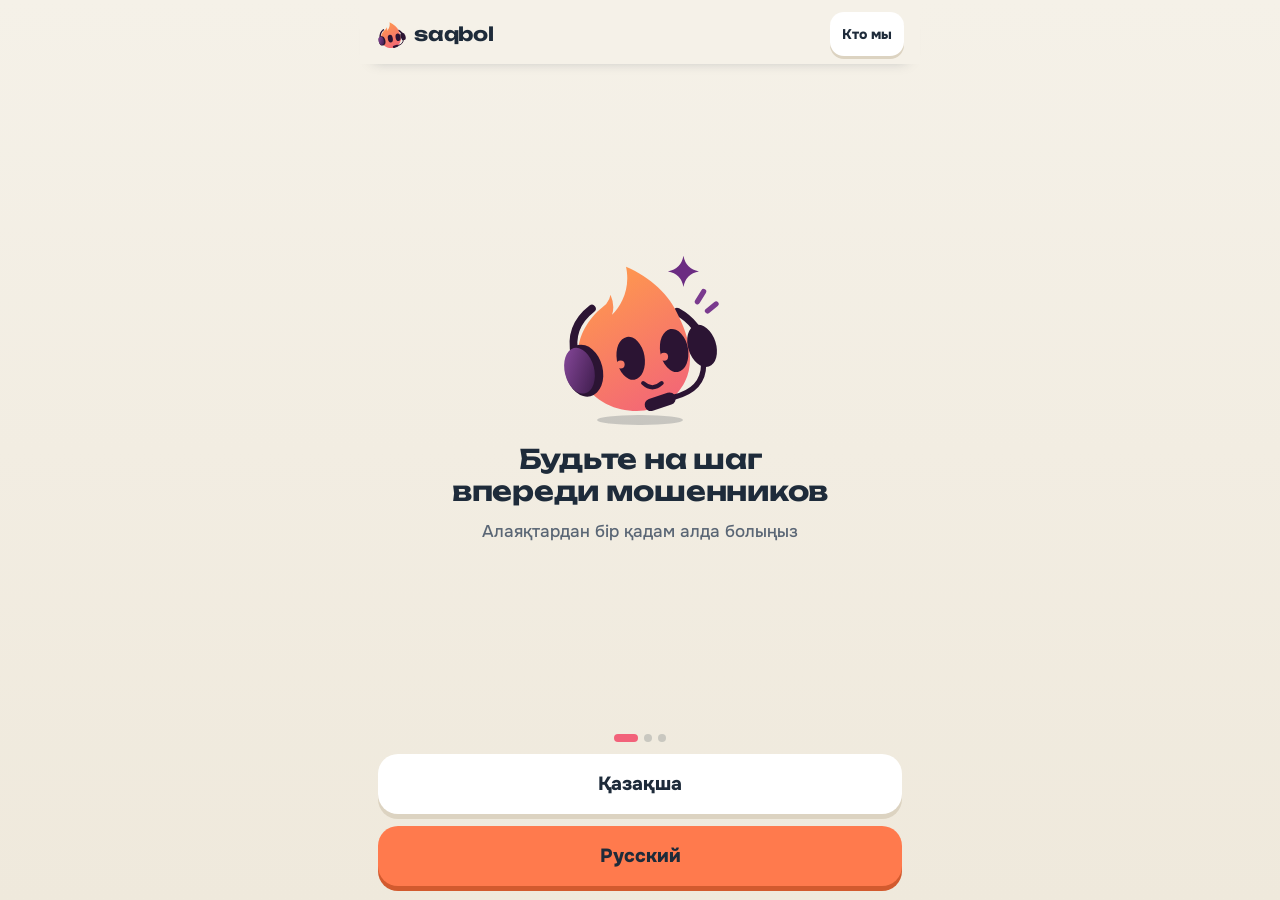
==== commit c6b14365: "Квиз для 50+: дружелюбные цвета, голосовые вместо звонка, «Кто мы», без прокрутки Сборка из abeako/Q" ====
--- a/index.html
+++ b/index.html
@@ -17,8 +17,8 @@
     <link rel="icon" type="image/png" href="./favicon.png" />
     <link rel="apple-touch-icon" href="./icon.png" />
     <style>html,body{background:#efe9dc;margin:0}</style>
-    <script type="module" crossorigin src="./assets/index-D74PRUL1.js"></script>
-    <link rel="stylesheet" crossorigin href="./assets/index-z4HOPfME.css">
+    <script type="module" crossorigin src="./assets/index-D5WSPdCW.js"></script>
+    <link rel="stylesheet" crossorigin href="./assets/index-Dy8aH8hO.css">
   </head>
   <body>
     <div id="root"></div>
--- a/assets/index-Dy8aH8hO.css
+++ b/assets/index-Dy8aH8hO.css
@@ -0,0 +1 @@
+@font-face{font-family:Unbounded;font-style:normal;font-display:swap;font-weight:600;src:url(./unbounded-cyrillic-ext-600-normal-DtnEkFtx.woff2)format("woff2"),url(./unbounded-cyrillic-ext-600-normal-BY1ZbQNl.woff)format("woff");unicode-range:U+460-52F,U+1C80-1C8A,U+20B4,U+2DE0-2DFF,U+A640-A69F,U+FE2E-FE2F}@font-face{font-family:Unbounded;font-style:normal;font-display:swap;font-weight:600;src:url(./unbounded-cyrillic-600-normal-DW6uzIMB.woff2)format("woff2"),url(./unbounded-cyrillic-600-normal-B-s5c2Kn.woff)format("woff");unicode-range:U+301,U+400-45F,U+490-491,U+4B0-4B1,U+2116}@font-face{font-family:Unbounded;font-style:normal;font-display:swap;font-weight:600;src:url(./unbounded-vietnamese-600-normal-Cx2bTSHN.woff2)format("woff2"),url(./unbounded-vietnamese-600-normal-BzfrgZ_C.woff)format("woff");unicode-range:U+102-103,U+110-111,U+128-129,U+168-169,U+1A0-1A1,U+1AF-1B0,U+300-301,U+303-304,U+308-309,U+323,U+329,U+1EA0-1EF9,U+20AB}@font-face{font-family:Unbounded;font-style:normal;font-display:swap;font-weight:600;src:url(./unbounded-latin-ext-600-normal-0iZLtTDV.woff2)format("woff2"),url(./unbounded-latin-ext-600-normal-ClMPf-bu.woff)format("woff");unicode-range:U+100-2BA,U+2BD-2C5,U+2C7-2CC,U+2CE-2D7,U+2DD-2FF,U+304,U+308,U+329,U+1D00-1DBF,U+1E00-1E9F,U+1EF2-1EFF,U+2020,U+20A0-20AB,U+20AD-20C0,U+2113,U+2C60-2C7F,U+A720-A7FF}@font-face{font-family:Unbounded;font-style:normal;font-display:swap;font-weight:600;src:url(./unbounded-latin-600-normal-oRSANpZr.woff2)format("woff2"),url(./unbounded-latin-600-normal-BPdB_PEv.woff)format("woff");unicode-range:U+??,U+131,U+152-153,U+2BB-2BC,U+2C6,U+2DA,U+2DC,U+304,U+308,U+329,U+2000-206F,U+20AC,U+2122,U+2191,U+2193,U+2212,U+2215,U+FEFF,U+FFFD}@font-face{font-family:Unbounded;font-style:normal;font-display:swap;font-weight:700;src:url(./unbounded-cyrillic-ext-700-normal-ql9ya6Gs.woff2)format("woff2"),url(./unbounded-cyrillic-ext-700-normal-DbbkyFGP.woff)format("woff");unicode-range:U+460-52F,U+1C80-1C8A,U+20B4,U+2DE0-2DFF,U+A640-A69F,U+FE2E-FE2F}@font-face{font-family:Unbounded;font-style:normal;font-display:swap;font-weight:700;src:url(./unbounded-cyrillic-700-normal-BnWDpkfm.woff2)format("woff2"),url(./unbounded-cyrillic-700-normal-BKv7sql3.woff)format("woff");unicode-range:U+301,U+400-45F,U+490-491,U+4B0-4B1,U+2116}@font-face{font-family:Unbounded;font-style:normal;font-display:swap;font-weight:700;src:url(./unbounded-vietnamese-700-normal-CjKRcRIV.woff2)format("woff2"),url(./unbounded-vietnamese-700-normal-Bvu7IMCd.woff)format("woff");unicode-range:U+102-103,U+110-111,U+128-129,U+168-169,U+1A0-1A1,U+1AF-1B0,U+300-301,U+303-304,U+308-309,U+323,U+329,U+1EA0-1EF9,U+20AB}@font-face{font-family:Unbounded;font-style:normal;font-display:swap;font-weight:700;src:url(./unbounded-latin-ext-700-normal-BLzWLLjG.woff2)format("woff2"),url(./unbounded-latin-ext-700-normal-C5zWdd_U.woff)format("woff");unicode-range:U+100-2BA,U+2BD-2C5,U+2C7-2CC,U+2CE-2D7,U+2DD-2FF,U+304,U+308,U+329,U+1D00-1DBF,U+1E00-1E9F,U+1EF2-1EFF,U+2020,U+20A0-20AB,U+20AD-20C0,U+2113,U+2C60-2C7F,U+A720-A7FF}@font-face{font-family:Unbounded;font-style:normal;font-display:swap;font-weight:700;src:url(./unbounded-latin-700-normal-CaoNriVp.woff2)format("woff2"),url(./unbounded-latin-700-normal-CZtriu5h.woff)format("woff");unicode-range:U+??,U+131,U+152-153,U+2BB-2BC,U+2C6,U+2DA,U+2DC,U+304,U+308,U+329,U+2000-206F,U+20AC,U+2122,U+2191,U+2193,U+2212,U+2215,U+FEFF,U+FFFD}@font-face{font-family:Onest;font-style:normal;font-display:swap;font-weight:500;src:url(./onest-cyrillic-ext-500-normal-BRptT_Q-.woff2)format("woff2"),url(./onest-cyrillic-ext-500-normal-C2Nf5dsb.woff)format("woff");unicode-range:U+460-52F,U+1C80-1C8A,U+20B4,U+2DE0-2DFF,U+A640-A69F,U+FE2E-FE2F}@font-face{font-family:Onest;font-style:normal;font-display:swap;font-weight:500;src:url(./onest-cyrillic-500-normal-CJRUgmys.woff2)format("woff2"),url(./onest-cyrillic-500-normal-BMFE-GJD.woff)format("woff");unicode-range:U+301,U+400-45F,U+490-491,U+4B0-4B1,U+2116}@font-face{font-family:Onest;font-style:normal;font-display:swap;font-weight:500;src:url(./onest-math-500-normal-BAEyco5m.woff2)format("woff2"),url(./onest-math-500-normal-CFbo1AvL.woff)format("woff");unicode-range:U+302-303,U+305,U+307-308,U+310,U+312,U+315,U+31A,U+326-327,U+32C,U+32F-330,U+332-333,U+338,U+33A,U+346,U+34D,U+391-3A1,U+3A3-3A9,U+3B1-3C9,U+3D1,U+3D5-3D6,U+3F0-3F1,U+3F4-3F5,U+2016-2017,U+2034-2038,U+203C,U+2040,U+2043,U+2047,U+2050,U+2057,U+205F,U+2070-2071,U+2074-208E,U+2090-209C,U+20D0-20DC,U+20E1,U+20E5-20EF,U+2100-2112,U+2114-2115,U+2117-2121,U+2123-214F,U+2190,U+2192,U+2194-21AE,U+21B0-21E5,U+21F1-21F2,U+21F4-2211,U+2213-2214,U+2216-22FF,U+2308-230B,U+2310,U+2319,U+231C-2321,U+2336-237A,U+237C,U+2395,U+239B-23B7,U+23D0,U+23DC-23E1,U+2474-2475,U+25AF,U+25B3,U+25B7,U+25BD,U+25C1,U+25CA,U+25CC,U+25FB,U+266D-266F,U+27C0-27FF,U+2900-2AFF,U+2B0E-2B11,U+2B30-2B4C,U+2BFE,U+3030,U+FF5B,U+FF5D,U+1D400-1D7FF,U+1EE??}@font-face{font-family:Onest;font-style:normal;font-display:swap;font-weight:500;src:url(./onest-symbols-500-normal-x8bjkRDT.woff2)format("woff2"),url(./onest-symbols-500-normal-BnHuuehd.woff)format("woff");unicode-range:U+1-C,U+E-1F,U+7F-9F,U+20DD-20E0,U+20E2-20E4,U+2150-218F,U+2190,U+2192,U+2194-2199,U+21AF,U+21E6-21F0,U+21F3,U+2218-2219,U+2299,U+22C4-22C6,U+2300-243F,U+2440-244A,U+2460-24FF,U+25A0-27BF,U+28??,U+2921-2922,U+2981,U+29BF,U+29EB,U+2B??,U+4DC0-4DFF,U+FFF9-FFFB,U+10140-1018E,U+10190-1019C,U+101A0,U+101D0-101FD,U+102E0-102FB,U+10E60-10E7E,U+1D2C0-1D2D3,U+1D2E0-1D37F,U+1F0??,U+1F100-1F1AD,U+1F1E6-1F1FF,U+1F30D-1F30F,U+1F315,U+1F31C,U+1F31E,U+1F320-1F32C,U+1F336,U+1F378,U+1F37D,U+1F382,U+1F393-1F39F,U+1F3A7-1F3A8,U+1F3AC-1F3AF,U+1F3C2,U+1F3C4-1F3C6,U+1F3CA-1F3CE,U+1F3D4-1F3E0,U+1F3ED,U+1F3F1-1F3F3,U+1F3F5-1F3F7,U+1F408,U+1F415,U+1F41F,U+1F426,U+1F43F,U+1F441-1F442,U+1F444,U+1F446-1F449,U+1F44C-1F44E,U+1F453,U+1F46A,U+1F47D,U+1F4A3,U+1F4B0,U+1F4B3,U+1F4B9,U+1F4BB,U+1F4BF,U+1F4C8-1F4CB,U+1F4D6,U+1F4DA,U+1F4DF,U+1F4E3-1F4E6,U+1F4EA-1F4ED,U+1F4F7,U+1F4F9-1F4FB,U+1F4FD-1F4FE,U+1F503,U+1F507-1F50B,U+1F50D,U+1F512-1F513,U+1F53E-1F54A,U+1F54F-1F5FA,U+1F610,U+1F650-1F67F,U+1F687,U+1F68D,U+1F691,U+1F694,U+1F698,U+1F6AD,U+1F6B2,U+1F6B9-1F6BA,U+1F6BC,U+1F6C6-1F6CF,U+1F6D3-1F6D7,U+1F6E0-1F6EA,U+1F6F0-1F6F3,U+1F6F7-1F6FC,U+1F7??,U+1F800-1F80B,U+1F810-1F847,U+1F850-1F859,U+1F860-1F887,U+1F890-1F8AD,U+1F8B0-1F8BB,U+1F8C0-1F8C1,U+1F900-1F90B,U+1F93B,U+1F946,U+1F984,U+1F996,U+1F9E9,U+1FA00-1FA6F,U+1FA70-1FA7C,U+1FA80-1FA89,U+1FA8F-1FAC6,U+1FACE-1FADC,U+1FADF-1FAE9,U+1FAF0-1FAF8,U+1FB??}@font-face{font-family:Onest;font-style:normal;font-display:swap;font-weight:500;src:url(./onest-vietnamese-500-normal-CYcoD-Qw.woff2)format("woff2"),url(./onest-vietnamese-500-normal-B-ujVS1X.woff)format("woff");unicode-range:U+102-103,U+110-111,U+128-129,U+168-169,U+1A0-1A1,U+1AF-1B0,U+300-301,U+303-304,U+308-309,U+323,U+329,U+1EA0-1EF9,U+20AB}@font-face{font-family:Onest;font-style:normal;font-display:swap;font-weight:500;src:url(./onest-latin-ext-500-normal-BOsNMgOh.woff2)format("woff2"),url(./onest-latin-ext-500-normal-BG_GNqt_.woff)format("woff");unicode-range:U+100-2BA,U+2BD-2C5,U+2C7-2CC,U+2CE-2D7,U+2DD-2FF,U+304,U+308,U+329,U+1D00-1DBF,U+1E00-1E9F,U+1EF2-1EFF,U+2020,U+20A0-20AB,U+20AD-20C0,U+2113,U+2C60-2C7F,U+A720-A7FF}@font-face{font-family:Onest;font-style:normal;font-display:swap;font-weight:500;src:url(./onest-latin-500-normal-2-RsuwM3.woff2)format("woff2"),url(./onest-latin-500-normal-CVP923du.woff)format("woff");unicode-range:U+??,U+131,U+152-153,U+2BB-2BC,U+2C6,U+2DA,U+2DC,U+304,U+308,U+329,U+2000-206F,U+20AC,U+2122,U+2191,U+2193,U+2212,U+2215,U+FEFF,U+FFFD}@font-face{font-family:Onest;font-style:normal;font-display:swap;font-weight:600;src:url(./onest-cyrillic-ext-600-normal-akDnvndp.woff2)format("woff2"),url(./onest-cyrillic-ext-600-normal-DARnoHZf.woff)format("woff");unicode-range:U+460-52F,U+1C80-1C8A,U+20B4,U+2DE0-2DFF,U+A640-A69F,U+FE2E-FE2F}@font-face{font-family:Onest;font-style:normal;font-display:swap;font-weight:600;src:url(./onest-cyrillic-600-normal-BZYKVyuq.woff2)format("woff2"),url(./onest-cyrillic-600-normal-DXk93W_-.woff)format("woff");unicode-range:U+301,U+400-45F,U+490-491,U+4B0-4B1,U+2116}@font-face{font-family:Onest;font-style:normal;font-display:swap;font-weight:600;src:url(./onest-math-600-normal-DtDLLcx3.woff2)format("woff2"),url(./onest-math-600-normal-Cg9O0yw7.woff)format("woff");unicode-range:U+302-303,U+305,U+307-308,U+310,U+312,U+315,U+31A,U+326-327,U+32C,U+32F-330,U+332-333,U+338,U+33A,U+346,U+34D,U+391-3A1,U+3A3-3A9,U+3B1-3C9,U+3D1,U+3D5-3D6,U+3F0-3F1,U+3F4-3F5,U+2016-2017,U+2034-2038,U+203C,U+2040,U+2043,U+2047,U+2050,U+2057,U+205F,U+2070-2071,U+2074-208E,U+2090-209C,U+20D0-20DC,U+20E1,U+20E5-20EF,U+2100-2112,U+2114-2115,U+2117-2121,U+2123-214F,U+2190,U+2192,U+2194-21AE,U+21B0-21E5,U+21F1-21F2,U+21F4-2211,U+2213-2214,U+2216-22FF,U+2308-230B,U+2310,U+2319,U+231C-2321,U+2336-237A,U+237C,U+2395,U+239B-23B7,U+23D0,U+23DC-23E1,U+2474-2475,U+25AF,U+25B3,U+25B7,U+25BD,U+25C1,U+25CA,U+25CC,U+25FB,U+266D-266F,U+27C0-27FF,U+2900-2AFF,U+2B0E-2B11,U+2B30-2B4C,U+2BFE,U+3030,U+FF5B,U+FF5D,U+1D400-1D7FF,U+1EE??}@font-face{font-family:Onest;font-style:normal;font-display:swap;font-weight:600;src:url(./onest-symbols-600-normal-xTLJvtuG.woff2)format("woff2"),url(./onest-symbols-600-normal-DbXpb-tr.woff)format("woff");unicode-range:U+1-C,U+E-1F,U+7F-9F,U+20DD-20E0,U+20E2-20E4,U+2150-218F,U+2190,U+2192,U+2194-2199,U+21AF,U+21E6-21F0,U+21F3,U+2218-2219,U+2299,U+22C4-22C6,U+2300-243F,U+2440-244A,U+2460-24FF,U+25A0-27BF,U+28??,U+2921-2922,U+2981,U+29BF,U+29EB,U+2B??,U+4DC0-4DFF,U+FFF9-FFFB,U+10140-1018E,U+10190-1019C,U+101A0,U+101D0-101FD,U+102E0-102FB,U+10E60-10E7E,U+1D2C0-1D2D3,U+1D2E0-1D37F,U+1F0??,U+1F100-1F1AD,U+1F1E6-1F1FF,U+1F30D-1F30F,U+1F315,U+1F31C,U+1F31E,U+1F320-1F32C,U+1F336,U+1F378,U+1F37D,U+1F382,U+1F393-1F39F,U+1F3A7-1F3A8,U+1F3AC-1F3AF,U+1F3C2,U+1F3C4-1F3C6,U+1F3CA-1F3CE,U+1F3D4-1F3E0,U+1F3ED,U+1F3F1-1F3F3,U+1F3F5-1F3F7,U+1F408,U+1F415,U+1F41F,U+1F426,U+1F43F,U+1F441-1F442,U+1F444,U+1F446-1F449,U+1F44C-1F44E,U+1F453,U+1F46A,U+1F47D,U+1F4A3,U+1F4B0,U+1F4B3,U+1F4B9,U+1F4BB,U+1F4BF,U+1F4C8-1F4CB,U+1F4D6,U+1F4DA,U+1F4DF,U+1F4E3-1F4E6,U+1F4EA-1F4ED,U+1F4F7,U+1F4F9-1F4FB,U+1F4FD-1F4FE,U+1F503,U+1F507-1F50B,U+1F50D,U+1F512-1F513,U+1F53E-1F54A,U+1F54F-1F5FA,U+1F610,U+1F650-1F67F,U+1F687,U+1F68D,U+1F691,U+1F694,U+1F698,U+1F6AD,U+1F6B2,U+1F6B9-1F6BA,U+1F6BC,U+1F6C6-1F6CF,U+1F6D3-1F6D7,U+1F6E0-1F6EA,U+1F6F0-1F6F3,U+1F6F7-1F6FC,U+1F7??,U+1F800-1F80B,U+1F810-1F847,U+1F850-1F859,U+1F860-1F887,U+1F890-1F8AD,U+1F8B0-1F8BB,U+1F8C0-1F8C1,U+1F900-1F90B,U+1F93B,U+1F946,U+1F984,U+1F996,U+1F9E9,U+1FA00-1FA6F,U+1FA70-1FA7C,U+1FA80-1FA89,U+1FA8F-1FAC6,U+1FACE-1FADC,U+1FADF-1FAE9,U+1FAF0-1FAF8,U+1FB??}@font-face{font-family:Onest;font-style:normal;font-display:swap;font-weight:600;src:url(./onest-vietnamese-600-normal-BB-MkYnX.woff2)format("woff2"),url(./onest-vietnamese-600-normal-Banm7-ne.woff)format("woff");unicode-range:U+102-103,U+110-111,U+128-129,U+168-169,U+1A0-1A1,U+1AF-1B0,U+300-301,U+303-304,U+308-309,U+323,U+329,U+1EA0-1EF9,U+20AB}@font-face{font-family:Onest;font-style:normal;font-display:swap;font-weight:600;src:url(./onest-latin-ext-600-normal-DJ0mJiNR.woff2)format("woff2"),url(./onest-latin-ext-600-normal-HzGxiJ8N.woff)format("woff");unicode-range:U+100-2BA,U+2BD-2C5,U+2C7-2CC,U+2CE-2D7,U+2DD-2FF,U+304,U+308,U+329,U+1D00-1DBF,U+1E00-1E9F,U+1EF2-1EFF,U+2020,U+20A0-20AB,U+20AD-20C0,U+2113,U+2C60-2C7F,U+A720-A7FF}@font-face{font-family:Onest;font-style:normal;font-display:swap;font-weight:600;src:url(./onest-latin-600-normal-DM19Lk_j.woff2)format("woff2"),url(./onest-latin-600-normal-D88KJsY0.woff)format("woff");unicode-range:U+??,U+131,U+152-153,U+2BB-2BC,U+2C6,U+2DA,U+2DC,U+304,U+308,U+329,U+2000-206F,U+20AC,U+2122,U+2191,U+2193,U+2212,U+2215,U+FEFF,U+FFFD}@font-face{font-family:Onest;font-style:normal;font-display:swap;font-weight:700;src:url(./onest-cyrillic-ext-700-normal-Bv9yQbv6.woff2)format("woff2"),url(./onest-cyrillic-ext-700-normal-VHhFdOv4.woff)format("woff");unicode-range:U+460-52F,U+1C80-1C8A,U+20B4,U+2DE0-2DFF,U+A640-A69F,U+FE2E-FE2F}@font-face{font-family:Onest;font-style:normal;font-display:swap;font-weight:700;src:url(./onest-cyrillic-700-normal-3rOSeAdn.woff2)format("woff2"),url(./onest-cyrillic-700-normal-BYHfPO1G.woff)format("woff");unicode-range:U+301,U+400-45F,U+490-491,U+4B0-4B1,U+2116}@font-face{font-family:Onest;font-style:normal;font-display:swap;font-weight:700;src:url(./onest-math-700-normal-8BLSvV4n.woff2)format("woff2"),url(./onest-math-700-normal-DV7Jn8rc.woff)format("woff");unicode-range:U+302-303,U+305,U+307-308,U+310,U+312,U+315,U+31A,U+326-327,U+32C,U+32F-330,U+332-333,U+338,U+33A,U+346,U+34D,U+391-3A1,U+3A3-3A9,U+3B1-3C9,U+3D1,U+3D5-3D6,U+3F0-3F1,U+3F4-3F5,U+2016-2017,U+2034-2038,U+203C,U+2040,U+2043,U+2047,U+2050,U+2057,U+205F,U+2070-2071,U+2074-208E,U+2090-209C,U+20D0-20DC,U+20E1,U+20E5-20EF,U+2100-2112,U+2114-2115,U+2117-2121,U+2123-214F,U+2190,U+2192,U+2194-21AE,U+21B0-21E5,U+21F1-21F2,U+21F4-2211,U+2213-2214,U+2216-22FF,U+2308-230B,U+2310,U+2319,U+231C-2321,U+2336-237A,U+237C,U+2395,U+239B-23B7,U+23D0,U+23DC-23E1,U+2474-2475,U+25AF,U+25B3,U+25B7,U+25BD,U+25C1,U+25CA,U+25CC,U+25FB,U+266D-266F,U+27C0-27FF,U+2900-2AFF,U+2B0E-2B11,U+2B30-2B4C,U+2BFE,U+3030,U+FF5B,U+FF5D,U+1D400-1D7FF,U+1EE??}@font-face{font-family:Onest;font-style:normal;font-display:swap;font-weight:700;src:url(./onest-symbols-700-normal-C_KQTiD_.woff2)format("woff2"),url(./onest-symbols-700-normal-DWaVlq9G.woff)format("woff");unicode-range:U+1-C,U+E-1F,U+7F-9F,U+20DD-20E0,U+20E2-20E4,U+2150-218F,U+2190,U+2192,U+2194-2199,U+21AF,U+21E6-21F0,U+21F3,U+2218-2219,U+2299,U+22C4-22C6,U+2300-243F,U+2440-244A,U+2460-24FF,U+25A0-27BF,U+28??,U+2921-2922,U+2981,U+29BF,U+29EB,U+2B??,U+4DC0-4DFF,U+FFF9-FFFB,U+10140-1018E,U+10190-1019C,U+101A0,U+101D0-101FD,U+102E0-102FB,U+10E60-10E7E,U+1D2C0-1D2D3,U+1D2E0-1D37F,U+1F0??,U+1F100-1F1AD,U+1F1E6-1F1FF,U+1F30D-1F30F,U+1F315,U+1F31C,U+1F31E,U+1F320-1F32C,U+1F336,U+1F378,U+1F37D,U+1F382,U+1F393-1F39F,U+1F3A7-1F3A8,U+1F3AC-1F3AF,U+1F3C2,U+1F3C4-1F3C6,U+1F3CA-1F3CE,U+1F3D4-1F3E0,U+1F3ED,U+1F3F1-1F3F3,U+1F3F5-1F3F7,U+1F408,U+1F415,U+1F41F,U+1F426,U+1F43F,U+1F441-1F442,U+1F444,U+1F446-1F449,U+1F44C-1F44E,U+1F453,U+1F46A,U+1F47D,U+1F4A3,U+1F4B0,U+1F4B3,U+1F4B9,U+1F4BB,U+1F4BF,U+1F4C8-1F4CB,U+1F4D6,U+1F4DA,U+1F4DF,U+1F4E3-1F4E6,U+1F4EA-1F4ED,U+1F4F7,U+1F4F9-1F4FB,U+1F4FD-1F4FE,U+1F503,U+1F507-1F50B,U+1F50D,U+1F512-1F513,U+1F53E-1F54A,U+1F54F-1F5FA,U+1F610,U+1F650-1F67F,U+1F687,U+1F68D,U+1F691,U+1F694,U+1F698,U+1F6AD,U+1F6B2,U+1F6B9-1F6BA,U+1F6BC,U+1F6C6-1F6CF,U+1F6D3-1F6D7,U+1F6E0-1F6EA,U+1F6F0-1F6F3,U+1F6F7-1F6FC,U+1F7??,U+1F800-1F80B,U+1F810-1F847,U+1F850-1F859,U+1F860-1F887,U+1F890-1F8AD,U+1F8B0-1F8BB,U+1F8C0-1F8C1,U+1F900-1F90B,U+1F93B,U+1F946,U+1F984,U+1F996,U+1F9E9,U+1FA00-1FA6F,U+1FA70-1FA7C,U+1FA80-1FA89,U+1FA8F-1FAC6,U+1FACE-1FADC,U+1FADF-1FAE9,U+1FAF0-1FAF8,U+1FB??}@font-face{font-family:Onest;font-style:normal;font-display:swap;font-weight:700;src:url(./onest-vietnamese-700-normal-o95X2wRR.woff2)format("woff2"),url(./onest-vietnamese-700-normal-DJPTbRH6.woff)format("woff");unicode-range:U+102-103,U+110-111,U+128-129,U+168-169,U+1A0-1A1,U+1AF-1B0,U+300-301,U+303-304,U+308-309,U+323,U+329,U+1EA0-1EF9,U+20AB}@font-face{font-family:Onest;font-style:normal;font-display:swap;font-weight:700;src:url(./onest-latin-ext-700-normal-DSjWcyFb.woff2)format("woff2"),url(./onest-latin-ext-700-normal-CIZyApB7.woff)format("woff");unicode-range:U+100-2BA,U+2BD-2C5,U+2C7-2CC,U+2CE-2D7,U+2DD-2FF,U+304,U+308,U+329,U+1D00-1DBF,U+1E00-1E9F,U+1EF2-1EFF,U+2020,U+20A0-20AB,U+20AD-20C0,U+2113,U+2C60-2C7F,U+A720-A7FF}@font-face{font-family:Onest;font-style:normal;font-display:swap;font-weight:700;src:url(./onest-latin-700-normal-DMkYZIUB.woff2)format("woff2"),url(./onest-latin-700-normal-HOulLaZS.woff)format("woff");unicode-range:U+??,U+131,U+152-153,U+2BB-2BC,U+2C6,U+2DA,U+2DC,U+304,U+308,U+329,U+2000-206F,U+20AC,U+2122,U+2191,U+2193,U+2212,U+2215,U+FEFF,U+FFFD}@font-face{font-family:Onest;font-style:normal;font-display:swap;font-weight:800;src:url(./onest-cyrillic-ext-800-normal-DvatoslO.woff2)format("woff2"),url(./onest-cyrillic-ext-800-normal-DFbDMb5u.woff)format("woff");unicode-range:U+460-52F,U+1C80-1C8A,U+20B4,U+2DE0-2DFF,U+A640-A69F,U+FE2E-FE2F}@font-face{font-family:Onest;font-style:normal;font-display:swap;font-weight:800;src:url(./onest-cyrillic-800-normal-QkauEl2X.woff2)format("woff2"),url(./onest-cyrillic-800-normal-BK5UozLr.woff)format("woff");unicode-range:U+301,U+400-45F,U+490-491,U+4B0-4B1,U+2116}@font-face{font-family:Onest;font-style:normal;font-display:swap;font-weight:800;src:url(./onest-math-800-normal-C8DqLkcE.woff2)format("woff2"),url(./onest-math-800-normal-DMZUcWPd.woff)format("woff");unicode-range:U+302-303,U+305,U+307-308,U+310,U+312,U+315,U+31A,U+326-327,U+32C,U+32F-330,U+332-333,U+338,U+33A,U+346,U+34D,U+391-3A1,U+3A3-3A9,U+3B1-3C9,U+3D1,U+3D5-3D6,U+3F0-3F1,U+3F4-3F5,U+2016-2017,U+2034-2038,U+203C,U+2040,U+2043,U+2047,U+2050,U+2057,U+205F,U+2070-2071,U+2074-208E,U+2090-209C,U+20D0-20DC,U+20E1,U+20E5-20EF,U+2100-2112,U+2114-2115,U+2117-2121,U+2123-214F,U+2190,U+2192,U+2194-21AE,U+21B0-21E5,U+21F1-21F2,U+21F4-2211,U+2213-2214,U+2216-22FF,U+2308-230B,U+2310,U+2319,U+231C-2321,U+2336-237A,U+237C,U+2395,U+239B-23B7,U+23D0,U+23DC-23E1,U+2474-2475,U+25AF,U+25B3,U+25B7,U+25BD,U+25C1,U+25CA,U+25CC,U+25FB,U+266D-266F,U+27C0-27FF,U+2900-2AFF,U+2B0E-2B11,U+2B30-2B4C,U+2BFE,U+3030,U+FF5B,U+FF5D,U+1D400-1D7FF,U+1EE??}@font-face{font-family:Onest;font-style:normal;font-display:swap;font-weight:800;src:url(./onest-symbols-800-normal-Bho9X8gK.woff2)format("woff2"),url(./onest-symbols-800-normal-CxVrnv2Y.woff)format("woff");unicode-range:U+1-C,U+E-1F,U+7F-9F,U+20DD-20E0,U+20E2-20E4,U+2150-218F,U+2190,U+2192,U+2194-2199,U+21AF,U+21E6-21F0,U+21F3,U+2218-2219,U+2299,U+22C4-22C6,U+2300-243F,U+2440-244A,U+2460-24FF,U+25A0-27BF,U+28??,U+2921-2922,U+2981,U+29BF,U+29EB,U+2B??,U+4DC0-4DFF,U+FFF9-FFFB,U+10140-1018E,U+10190-1019C,U+101A0,U+101D0-101FD,U+102E0-102FB,U+10E60-10E7E,U+1D2C0-1D2D3,U+1D2E0-1D37F,U+1F0??,U+1F100-1F1AD,U+1F1E6-1F1FF,U+1F30D-1F30F,U+1F315,U+1F31C,U+1F31E,U+1F320-1F32C,U+1F336,U+1F378,U+1F37D,U+1F382,U+1F393-1F39F,U+1F3A7-1F3A8,U+1F3AC-1F3AF,U+1F3C2,U+1F3C4-1F3C6,U+1F3CA-1F3CE,U+1F3D4-1F3E0,U+1F3ED,U+1F3F1-1F3F3,U+1F3F5-1F3F7,U+1F408,U+1F415,U+1F41F,U+1F426,U+1F43F,U+1F441-1F442,U+1F444,U+1F446-1F449,U+1F44C-1F44E,U+1F453,U+1F46A,U+1F47D,U+1F4A3,U+1F4B0,U+1F4B3,U+1F4B9,U+1F4BB,U+1F4BF,U+1F4C8-1F4CB,U+1F4D6,U+1F4DA,U+1F4DF,U+1F4E3-1F4E6,U+1F4EA-1F4ED,U+1F4F7,U+1F4F9-1F4FB,U+1F4FD-1F4FE,U+1F503,U+1F507-1F50B,U+1F50D,U+1F512-1F513,U+1F53E-1F54A,U+1F54F-1F5FA,U+1F610,U+1F650-1F67F,U+1F687,U+1F68D,U+1F691,U+1F694,U+1F698,U+1F6AD,U+1F6B2,U+1F6B9-1F6BA,U+1F6BC,U+1F6C6-1F6CF,U+1F6D3-1F6D7,U+1F6E0-1F6EA,U+1F6F0-1F6F3,U+1F6F7-1F6FC,U+1F7??,U+1F800-1F80B,U+1F810-1F847,U+1F850-1F859,U+1F860-1F887,U+1F890-1F8AD,U+1F8B0-1F8BB,U+1F8C0-1F8C1,U+1F900-1F90B,U+1F93B,U+1F946,U+1F984,U+1F996,U+1F9E9,U+1FA00-1FA6F,U+1FA70-1FA7C,U+1FA80-1FA89,U+1FA8F-1FAC6,U+1FACE-1FADC,U+1FADF-1FAE9,U+1FAF0-1FAF8,U+1FB??}@font-face{font-family:Onest;font-style:normal;font-display:swap;font-weight:800;src:url(./onest-vietnamese-800-normal-B-B_ZOag.woff2)format("woff2"),url(./onest-vietnamese-800-normal-BLKw_yQP.woff)format("woff");unicode-range:U+102-103,U+110-111,U+128-129,U+168-169,U+1A0-1A1,U+1AF-1B0,U+300-301,U+303-304,U+308-309,U+323,U+329,U+1EA0-1EF9,U+20AB}@font-face{font-family:Onest;font-style:normal;font-display:swap;font-weight:800;src:url(./onest-latin-ext-800-normal-BAgh8MfX.woff2)format("woff2"),url(./onest-latin-ext-800-normal-yUF9vR5U.woff)format("woff");unicode-range:U+100-2BA,U+2BD-2C5,U+2C7-2CC,U+2CE-2D7,U+2DD-2FF,U+304,U+308,U+329,U+1D00-1DBF,U+1E00-1E9F,U+1EF2-1EFF,U+2020,U+20A0-20AB,U+20AD-20C0,U+2113,U+2C60-2C7F,U+A720-A7FF}@font-face{font-family:Onest;font-style:normal;font-display:swap;font-weight:800;src:url(./onest-latin-800-normal-wB2poyF_.woff2)format("woff2"),url(./onest-latin-800-normal-ovMoM2vU.woff)format("woff");unicode-range:U+??,U+131,U+152-153,U+2BB-2BC,U+2C6,U+2DA,U+2DC,U+304,U+308,U+329,U+2000-206F,U+20AC,U+2122,U+2191,U+2193,U+2212,U+2215,U+FEFF,U+FFFD}html,body{color:#1e2b3a;-webkit-font-smoothing:antialiased;-webkit-text-size-adjust:100%;background:#efe9dc;margin:0}body{overscroll-behavior-y:none;font-family:Onest,system-ui,-apple-system,Segoe UI,sans-serif}*{box-sizing:border-box;-webkit-tap-highlight-color:transparent}:focus{outline:none}:focus-visible{outline-offset:2px;outline:3px solid #2563a8}button,textarea,input{color:inherit;font-family:inherit}button{cursor:pointer;touch-action:manipulation}button:disabled{cursor:default}a{color:#2563a8}.sq-h{font-family:Unbounded,Onest,system-ui,sans-serif}.sq-sr{clip:rect(0 0 0 0);white-space:nowrap;width:1px;height:1px;position:absolute;overflow:hidden}.sq-bg{z-index:0;pointer-events:none;background:linear-gradient(#f5f1e8 0%,#efe9dc 100%);position:fixed;inset:0}.sq-press{transition:transform 80ms ease-out,box-shadow 80ms ease-out,background-color .18s,border-color .18s,opacity .2s}.sq-press:active:not(:disabled):not([aria-disabled=true]){transform:translateY(4px);box-shadow:0 0 #0000!important}.sq-screen{animation:.3s cubic-bezier(.2,.9,.3,1) both sqIn}.sq-up{animation:.38s cubic-bezier(.25,1.25,.5,1) both sqUp}.sq-pop{animation:.3s cubic-bezier(.3,1.6,.5,1) both sqPop}.sq-bub{animation:.3s cubic-bezier(.3,1.5,.5,1) both sqBub}.sq-breath{transform-origin:50% 100%;animation:3.2s ease-in-out infinite sqBreath}.sq-blink{transform-box:fill-box;transform-origin:50%;animation:4.6s infinite sqBlink}.sq-shadow{animation:3.2s ease-in-out infinite sqShadow}.sq-twinkle{transform-box:fill-box;transform-origin:50%;animation:2.4s ease-in-out infinite sqTwinkle}.sq-dot{animation:1s ease-in-out infinite sqDot}.sq-ring{animation:1.8s ease-out infinite sqRing}.sq-fade{animation:.25s ease-out both sqFade}.sq-sheet{animation:.36s cubic-bezier(.2,.9,.3,1) both sqSheet}@keyframes sqIn{0%{opacity:0;transform:translate(28px)}to{opacity:1;transform:none}}@keyframes sqFwdA{0%{opacity:0;transform:translate(36px)}to{opacity:1;transform:none}}@keyframes sqFwdB{0%{opacity:0;transform:translate(36px)}to{opacity:1;transform:none}}@keyframes sqBackA{0%{opacity:0;transform:translate(-36px)}to{opacity:1;transform:none}}@keyframes sqBackB{0%{opacity:0;transform:translate(-36px)}to{opacity:1;transform:none}}@keyframes sqUp{0%{opacity:0;transform:translateY(16px)scale(.98)}to{opacity:1;transform:none}}@keyframes sqPop{0%{opacity:0;transform:scale(.6)}to{opacity:1;transform:scale(1)}}@keyframes sqBub{0%{opacity:0;transform:translateY(8px)scale(.85)}to{opacity:1;transform:none}}@keyframes sqBreath{0%,to{transform:translateY(0)scale(1)}50%{transform:translateY(-2%)scale(.985,1.02)}}@keyframes sqBlink{0%,92%,98%,to{transform:scaleY(1)}95%{transform:scaleY(.1)}}@keyframes sqShadow{0%,to{opacity:.9;transform:scaleX(1)}50%{opacity:.6;transform:scaleX(.86)}}@keyframes sqTwinkle{0%,to{transform:scale(1)rotate(0)}50%{transform:scale(.8)rotate(12deg)}}@keyframes sqHopA{0%{transform:none}30%{transform:translateY(-12%)scale(.96,1.05)}55%{transform:translateY(0)scale(1.06,.94)}78%{transform:scale(.98,1.02)}to{transform:none}}@keyframes sqHopB{0%{transform:none}30%{transform:translateY(-12%)scale(.96,1.05)}55%{transform:translateY(0)scale(1.06,.94)}78%{transform:scale(.98,1.02)}to{transform:none}}@keyframes sqCapA{0%{opacity:.2;transform:translateY(5px)}to{opacity:1;transform:none}}@keyframes sqCapB{0%{opacity:.2;transform:translateY(5px)}to{opacity:1;transform:none}}@keyframes sqDot{0%,60%,to{opacity:.3;transform:none}30%{opacity:1;transform:translateY(-3px)}}@keyframes sqRing{0%{opacity:.55;transform:scale(1)}to{opacity:0;transform:scale(1.75)}}@keyframes sqFade{0%{opacity:0}to{opacity:1}}@keyframes sqSheet{0%{transform:translateY(100%)}to{transform:none}}@keyframes sqFly1{0%{opacity:1;transform:translateY(0)rotate(0)}to{opacity:0;transform:translateY(-120px)rotate(200deg)}}@keyframes sqFly2{0%{opacity:1;transform:translateY(0)rotate(0)}to{opacity:0;transform:translateY(-150px)rotate(-240deg)}}@keyframes sqFly3{0%{opacity:1;transform:translateY(0)rotate(0)}to{opacity:0;transform:translateY(-95px)rotate(160deg)}}@media (prefers-reduced-motion:reduce){*,:before,:after{transition-duration:.01ms!important;animation-duration:.01ms!important;animation-iteration-count:1!important}}
